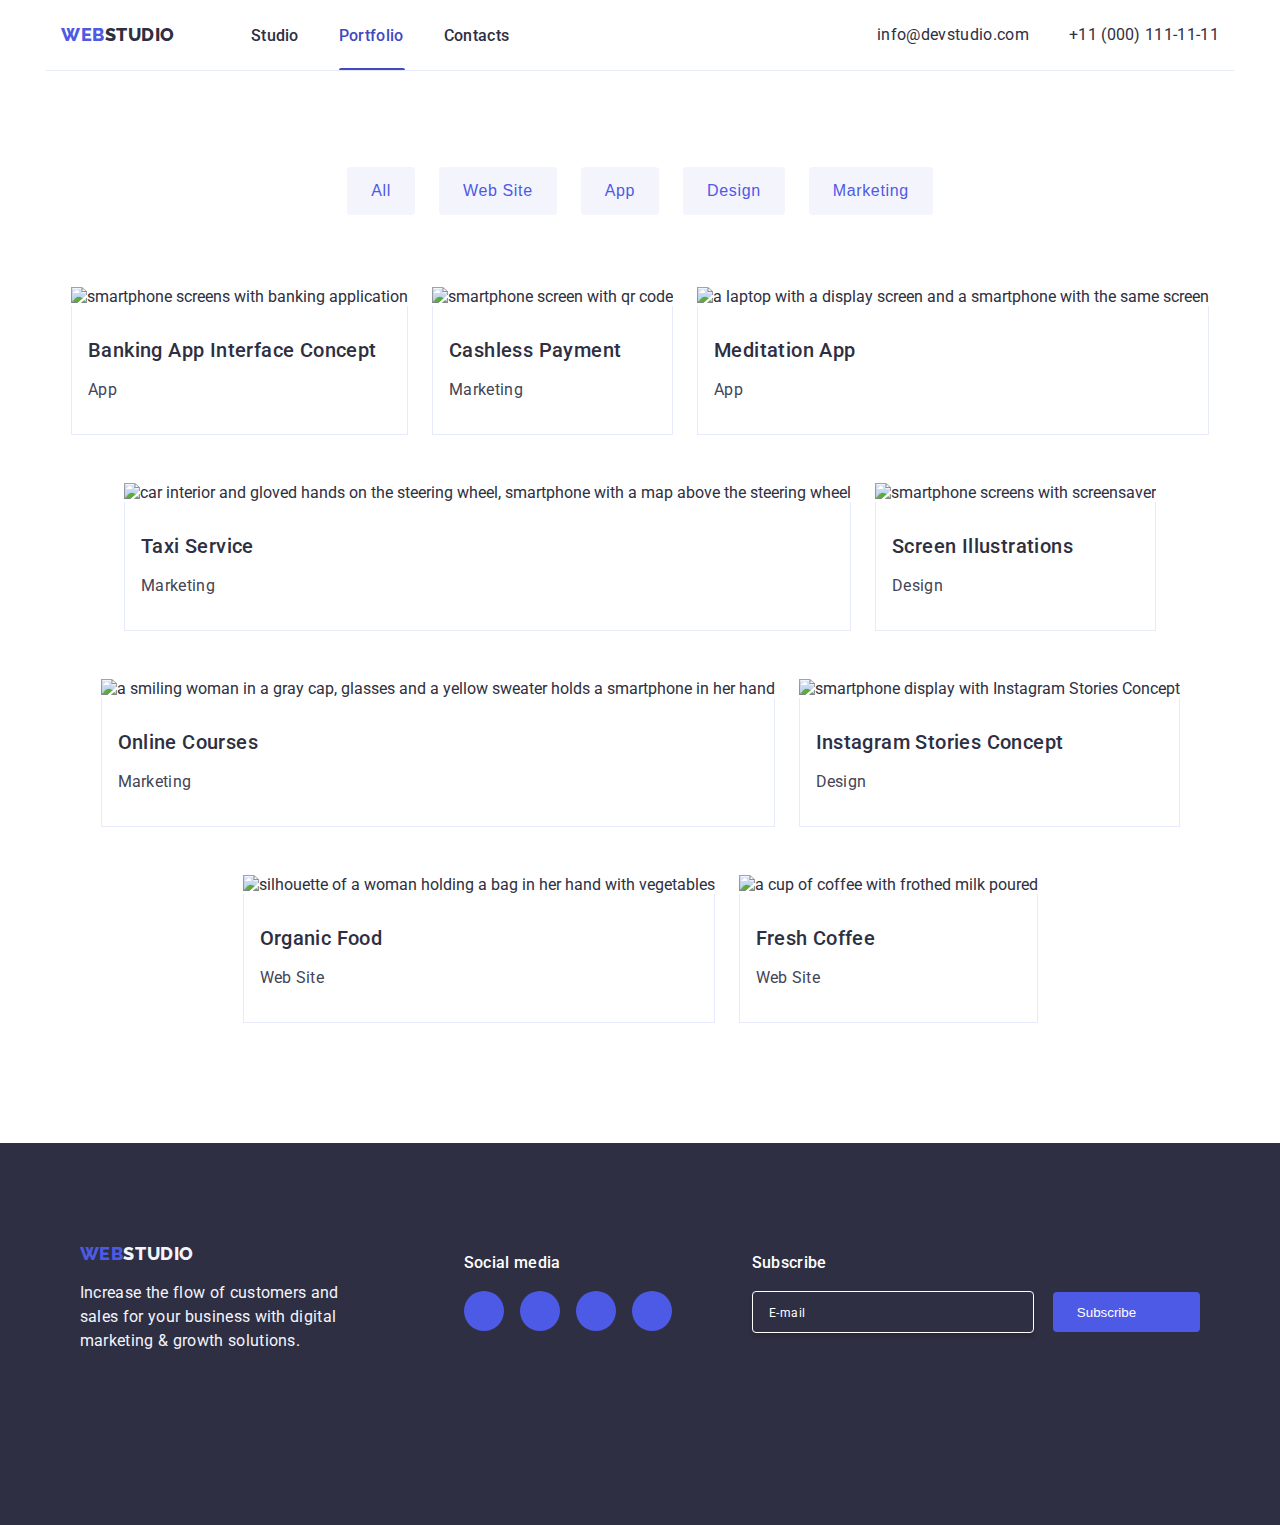
==== portfolio.html @ 52e3ede4 "Create portfolio.html" ====
<!DOCTYPE html>
<html lang="en">
  <head>
    <meta charset="UTF-8" />
    <meta name="webstudio" content="Portfolio" />
    <meta name="viewport" content="width=device-width, initial-scale=1.0" />
    <title>Portfolio</title>
    <link
      rel="stylesheet"
      href="https://cdnjs.cloudflare.com/ajax/libs/modern-normalize/2.0.0/modern-normalize.min.css"
      integrity="sha512-4xo8blKMVCiXpTaLzQSLSw3KFOVPWhm/TRtuPVc4WG6kUgjH6J03IBuG7JZPkcWMxJ5huwaBpOpnwYElP/m6wg=="
      crossorigin="anonymous"
      referrerpolicy="no-referrer"
    />
    <link rel="preconnect" href="https://fonts.googleapis.com" />
    <link rel="preconnect" href="https://fonts.gstatic.com" crossorigin />
    <link
      href="https://fonts.googleapis.com/css2?family=Raleway:wght@800&family=Roboto:wght@400;500;700;900&display=swap"
      rel="stylesheet"
    />
    <link rel="stylesheet" href="./css/styles.css" />
  </head>
  <body>
    <header>
      <div class="container header">
        <nav class="navi">
          <a class="navi-logo" href="./index.html"
            >Web<span class="logo-studio">Studio</span></a
          >

          <ul class="navi-link">
            <li>
              <a class="link" href="index.html"> Studio</a>
            </li>
            <li class="current-portfolio">
              <a class="current-portfolio current-link" href="portfolio.html"
                >Portfolio</a
              >
            </li>
            <li><a class="link" href="">Contacts</a></li>
          </ul>
        </nav>
        <div class="contacts">
          <ul class="contacts-links">
            <li>
              <a class="link" href="mailto:info@devstudio.com"
                >info@devstudio.com</a
              >
            </li>
            <li>
              <a class="link" href="tel:+11(000)1111111">+11 (000) 111-11-11</a>
            </li>
          </ul>
        </div>
      </div>
    </header>
    <main>
      <section class="container">
        <ul class="navi-button">
          <li><button type="button">All</button></li>
          <li>
            <button type="button">Web Site</button>
          </li>
          <li>
            <button type="button">App</button>
          </li>
          <li>
            <button type="button">Design</button>
          </li>
          <li>
            <button type="button">Marketing</button>
          </li>
        </ul>
        <ul class="project-box">
          <li class="project project-photo">
            <div class="project-photo">
              <img
                src="images/portfolio1.jpg"
                alt="smartphone screens with banking application"
                width="360"
                height="300"
              />
              <div class="overlay">
                <p class="overlay-text">
                  14 Stylish and User-Friendly App Design Concepts · Task
                  Manager App · Calorie Tracker App · Exotic Fruit Ecommerce App
                  · Cloud Storage App
                </p>
              </div>
            </div>
            <div class="project-name">
              <h3>Banking App Interface Concept</h3>
              <p>App</p>
            </div>
          </li>
          <li class="project project-photo">
            <div class="project-photo">
              <div class="overlay">
                <p class="overlay-text">
                  14 Stylish and User-Friendly App Design Concepts · Task
                  Manager App · Calorie Tracker App · Exotic Fruit Ecommerce App
                  · Cloud Storage App
                </p>
              </div>

              <img
                src="images/portfolio2.jpg"
                alt="smartphone screen with qr code"
                width="360"
                height="300"
              />
            </div>
            <div class="project-name">
              <h3>Cashless Payment</h3>
              <p>Marketing</p>
            </div>
          </li>
          <li class="project project-photo">
            <div class="project-photo">
              <div class="overlay">
                <p class="overlay-text">
                  14 Stylish and User-Friendly App Design Concepts · Task
                  Manager App · Calorie Tracker App · Exotic Fruit Ecommerce App
                  · Cloud Storage App
                </p>
              </div>

              <img
                src="images/portfolio3.jpg"
                alt="a laptop with a display screen and a smartphone with the same screen"
                width="360"
                height="300"
              />
            </div>
            <div class="project-name">
              <h3>Meditation App</h3>
              <p>App</p>
            </div>
          </li>

          <li class="project project-photo">
            <div class="project-photo">
              <div class="overlay">
                <p class="overlay-text">
                  14 Stylish and User-Friendly App Design Concepts · Task
                  Manager App · Calorie Tracker App · Exotic Fruit Ecommerce App
                  · Cloud Storage App
                </p>
              </div>

              <img
                src="images/portfolio4.jpg"
                alt="car interior and gloved hands on the steering wheel, smartphone with a map above the steering wheel"
                width="360"
                height="300"
              />
            </div>
            <div class="project-name">
              <h3>Taxi Service</h3>
              <p>Marketing</p>
            </div>
          </li>
          <li class="project project-photo">
            <div class="project-photo">
              <div class="overlay">
                <p class="overlay-text">
                  14 Stylish and User-Friendly App Design Concepts · Task
                  Manager App · Calorie Tracker App · Exotic Fruit Ecommerce App
                  · Cloud Storage App
                </p>
              </div>

              <img
                src="images/portfolio5.jpg"
                alt="smartphone screens with screensaver"
                width="360"
                height="300"
              />
            </div>
            <div class="project-name">
              <h3>Screen Illustrations</h3>
              <p>Design</p>
            </div>
          </li>
          <li class="project project-photo">
            <div class="project-photo">
              <div class="overlay">
                <p class="overlay-text">
                  14 Stylish and User-Friendly App Design Concepts · Task
                  Manager App · Calorie Tracker App · Exotic Fruit Ecommerce App
                  · Cloud Storage App
                </p>
              </div>

              <img
                src="images/portfolio6.jpg"
                alt="a smiling woman in a gray cap, glasses and a yellow sweater holds a smartphone in her hand"
                width="360"
                height="300"
              />
            </div>
            <div class="project-name">
              <h3>Online Courses</h3>
              <p>Marketing</p>
            </div>
          </li>
          <li class="project project-photo">
            <div class="project-photo">
              <div class="overlay">
                <p class="overlay-text">
                  14 Stylish and User-Friendly App Design Concepts · Task
                  Manager App · Calorie Tracker App · Exotic Fruit Ecommerce App
                  · Cloud Storage App
                </p>
              </div>

              <img
                src="images/portfolio7.jpg"
                alt="smartphone display with Instagram Stories Concept"
                width="360"
                height="300"
              />
            </div>
            <div class="project-name">
              <h3>Instagram Stories Concept</h3>
              <p>Design</p>
            </div>
          </li>
          <li class="project project-photo">
            <div class="project-photo">
              <div class="overlay">
                <p class="overlay-text">
                  14 Stylish and User-Friendly App Design Concepts · Task
                  Manager App · Calorie Tracker App · Exotic Fruit Ecommerce App
                  · Cloud Storage App
                </p>
              </div>

              <img
                src="images/portfolio8.jpg"
                alt="silhouette of a woman holding a bag in her hand with vegetables"
                width="360"
                height="300"
              />
            </div>
            <div class="project-name">
              <h3>Organic Food</h3>
              <p>Web Site</p>
            </div>
          </li>

          <li class="project project-photo">
            <div class="project-photo">
              <div class="overlay">
                <p class="overlay-text">
                  14 Stylish and User-Friendly App Design Concepts · Task
                  Manager App · Calorie Tracker App · Exotic Fruit Ecommerce App
                  · Cloud Storage App
                </p>
              </div>

              <img
                src="images/portfolio9.jpg"
                alt="a cup of coffee with frothed milk poured"
                width="360"
                height="300"
              />
            </div>
            <div class="project-name">
              <h3>Fresh Coffee</h3>
              <p>Web Site</p>
            </div>
          </li>
        </ul>
      </section>
    </main>
    <footer class="footer-class footer-list">
      <div class="container logo-footer">
        <ul>
          <li class="footer-item">
            <a class="navi-logo footer-logo" href="">
              WEB<span class="logo-studio-footer">STUDIO</span>
            </a>
            <p class="footer-text">
              Increase the flow of customers and sales for your business with
              digital marketing & growth solutions.
            </p>
          </li>
          <li>
            <div class="footer-sm">
              <p class="sm-text">Social media</p>
              <ul class="sm">
                <li>
                  <div class="sm-icons">
                    <a href="#">
                      <svg class="sm-icons-item">
                        <use href="./images/icons.svg#icon-instagram-2-1"></use>
                      </svg>
                    </a>
                  </div>
                </li>

                <li>
                  <div class="sm-icons">
                    <a href="#">
                      <svg class="sm-icons-item">
                        <use href="./images/icons.svg#icon-twitter-1"></use>
                      </svg>
                    </a>
                  </div>
                </li>

                <li>
                  <div class="sm-icons">
                    <a href="#">
                      <svg class="sm-icons-item">
                        <use href="./images/icons.svg#icon-facebook-1"></use>
                      </svg>
                    </a>
                  </div>
                </li>

                <li>
                  <div class="sm-icons">
                    <a href="#">
                      <svg class="sm-icons-item">
                        <use href="./images/icons.svg#icon-linkedin-1"></use>
                      </svg>
                    </a>
                  </div>
                </li>
              </ul>
            </div>
          </li>
          <li>
            <form class="form-box">
              <label for="email">
                <p class="form-sub">Subscribe</p>
                <input
                  id="email"
                  class="mail-box"
                  type="email"
                  placeholder="E-mail"
                  name="email"
                  required
                />
              </label>
              <button class="button-sub" type="submit">
                Subscribe
                <svg class="icon-sub">
                  <use href="./images/icons.svg#icon-Frame"></use>
                </svg>
              </button>
            </form>
          </li>
        </ul>
      </div>
    </footer>
    <script src="./js/modal.js"></script>
  </body>
</html>
---- css/styles.css ----
:root {
  --navy-blue: #2e2f42;
  --iris: #4d5ae5;
  --slate: #434455;
  --cloud: #f4f4fd;
  --cornflower: #e7e9fc;
  --ocean: #404bbf;
  --white: #ffffff;
  --green: #31d0aa;
  --navyblue-modal: #2e2f42;
  --lightslate: #8e8f99;
  --tr-function: cubic-bezier(0.4, 0, 0.2, 1);
  --tr-duration: 250ms;
  --transition: var(--tr-function) var(--tr-duration);
}
* {
  margin: 0;
  padding: 0;
}
ul {
  list-style-type: none;
}

html {
  box-sizing: border-box;
  max-width: 428px;
  margin: auto;
}
@media screen and (min-width: 768px) {
  html {
    max-width: 768px;
  }
}
@media screen and (min-width: 1200px) {
  html {
    max-width: 1440px;
  }
}
section {
  padding-top: 96px;
  padding-bottom: 96px;
}
@media screen and (min-width: 1200px) {
  section {
    padding-top: 120px;
    padding-bottom: 120px;
  }
}

.container {
  max-width: 428px;
  margin: 0 auto;
  padding: 0 15px;
  overflow: hidden;
}
@media screen and (min-width: 768px) {
  .container {
    max-width: 768px;
  }
}

@media screen and (min-width: 1200px) {
  .container {
    max-width: 1158px;
  }
}

body {
  font-family: "Roboto", sans-serif;
  color: var(--navy-blue, #2e2f42);
  background-color: var(--white, #ffffff);
  font-size: 16px;
}
/* NAGŁÓWEK */
.header {
  display: flex;
  justify-content: space-between;
  align-items: center;
  margin-bottom: 0;
  border-bottom: 1px solid var(--cornflower, #e7e9fc);
}

.navi-logo {
  margin-right: 76px;
  font-family: "Raleway", sans-serif;
  font-weight: 800;
  font-size: 18px;
  line-height: 1.17;
  font-weight: 800px;
  letter-spacing: 0.54px;
  text-transform: uppercase;
  color: var(--iris);
  text-decoration: none;
}
.logo-studio {
  color: var(--navy-blue, #2e2f42);
}
.link,
.current,
.current-portfolio {
  font-size: 16px;
  line-height: 1.5;
  text-decoration: none;
  color: var(--navy-blue);
  letter-spacing: 0.02em;
  transition-property: color;
  position: relative;
  display: block;
}
.link-header {
  text-decoration: none;
  color: var(--navy-blue);
  letter-spacing: 0.02em;
  transition-property: color;
}
.contacts-links {
  display: flex;
  justify-content: flex-end;
  gap: 40px;
  font-style: normal;
}
@media screen and (min-width: 768px) and (max-width: 1199px) {
  .contacts-links {
    display: flex;
    flex-direction: column;
    gap: 12px;
  }
}
.contacts {
  color: var(--slate);
  font-weight: 400;
  display: block;
}
@media screen and (max-width: 767px) {
  .contacts {
    display: none;
  }
}
@media screen and (min-width: 768px) and (max-width: 1199px) {
  .contacts {
    font-size: 12px;
  }
}

.navi-link {
  display: flex;
  padding: 24px 0;
  gap: 40px;
  font-weight: 500;
  line-height: 1.5;
  margin-bottom: -2px;
}
@media screen and (max-width: 768px) {
  .navi-link {
    display: none;
  }
}
.current {
  position: relative;
}

.current ::after {
  display: block;
  position: absolute;
  content: "";
  border-radius: 2px;
  width: 48px;
  height: 4px;
  top: 44px;
  background: var(--ocean, #404bbf);
  background-color: var(--ocean);
}

.current-link {
  color: var(--ocean, #404bbf);
}
.current-portfolio {
  position: relative;
}
.current-portfolio ::after {
  display: block;
  position: absolute;
  content: "";
  border-radius: 2px;
  width: 66px;
  height: 4px;
  top: 44px;
  background-color: var(--ocean);
}
.navi {
  display: flex;
  align-items: center;
  margin-right: auto;
}

@media screen and (max-width: 768px) {
  .navi {
    padding-top: 24px;
    padding-bottom: 24px;
  }
}
.contacts:hover,
.contacts:focus {
  color: var(--ocean);
  transition: color var(--transition), background-color var(--transition),
    box-shadow var(--transition);
}

.navi-link a:hover,
.navi-link a:focus {
  color: var(--ocean, #404bbf);
  transition: color var(--transition), background-color var(--transition),
    box-shadow var(--transition);
}

.navi-left li {
  display: inline-flex;
  align-items: flex-start;
  gap: 40px;
  padding-right: 40px;
}

.current-link-portfolio {
  position: relative;
}
.current-link-portfolio ::after {
  content: "";
  position: absolute;
  top: 20px;
  width: 66px;
  height: 4px;
  border-radius: 2px;
  background: var(--ocean, #404bbf);
  margin-bottom: 0;
}

.contacts-links a:hover,
.contacts-links a:focus {
  color: var(--ocean, #404bbf);
  transition: color var(--transition), background-color var(--transition),
    box-shadow var(--transition);
}
.menu-toggle {
  display: flex;
  margin-right: 8px;
  background: none;
}
@media screen and (min-width: 768) {
  .menu-toggle {
    display: none;
  }
}

.hamburger-icon {
  max-width: 32px;
  max-height: 32px;
  display: flex;
  align-items: center;
  justify-content: center;
  stroke: var(--navy-blue);
  stroke: 2px;
}
/* MENU MOBILNE */

.menu-toggle {
  min-height: 24px;
  min-width: 24px;
  display: flex;
  align-items: center;
  justify-content: center;

  margin: 0;
  padding: 0;
  background-color: transparent;
  cursor: pointer;
  border: none;
  border-radius: 50%;
  outline: none;
}
@media (min-width: 768px) {
  .menu-toggle {
    display: none;
  }
}
.menu-toggle:hover,
.menu-toggle:focus {
  background-color: rgba(0, 0, 0, 0.1);
}

.menu-container {
  position: fixed;
  top: 0;
  left: 0;
  width: 100vw;
  height: 100vh;
  padding-left: 40px;
  background-color: var(--white);
  z-index: 999;
  transform: translateX(100%);
  transition: transform 250ms ease-in-out;
  visibility: hidden;
}

.menu-container.is-open {
  transform: translateX(0);
  visibility: visible;
}

.menu-container .menu-toggle {
  position: absolute;
  top: 24px;
  right: 24px;
  color: #fff;
  background-color: var(--cornflower);
  fill: var(--navy-blue);
  border: 1px solid rgba(0, 0, 0, 0.1);
}

.mobile-menu {
  display: flex;
  height: 100%;
  flex-direction: column;
  justify-content: space-between;
}
.menu-mobile {
  padding: 0;
  margin-top: 80px;
  list-style: none;
}

.menu-mobile .link {
  display: block;
  text-decoration: none;
  font-size: 36px;
  font-weight: 700;
  line-height: 1.11;
  letter-spacing: 0.72px;
  color: var(--NAVY-BLUE, #2e2f42);
  padding-bottom: 40px;
}
.menu-mobile .active-link {
  color: var(--ocean);
}
.tel-link {
  display: block;
  font-size: 36px;
  font-weight: 700;
  line-height: 1.11;
  letter-spacing: 0.72px;
  color: var(--IRIS, #4d5ae5);
  margin-bottom: 40px;
}
.mail-link {
  font-size: 20px;
  font-weight: 500;
  line-height: 1.2;
  letter-spacing: 0.4px;
  color: var(--SLATE, #434455);
}
.sm-mobile {
  display: flex;
  max-width: 328px;
  margin-top: 48px;
  margin-bottom: 40px;
  justify-content: space-between;
}

/*
.mobile-close {
  width: 24px;
  height: 24px;
  border: 1px solid var(--cornflower);
  margin: 0;
  padding: 0;
}*/
/*
.menu-mobile-item {
  flex-direction: column;
  justify-content: flex-end;
}*/
/* SEKCJA GŁÓWNA */

.hero-text {
  max-width: 328px;
  padding-top: 112px;
  padding-bottom: 72px;
  margin: auto;
  font-size: 36px;
  color: var(--white, #ffffff);
  font-weight: 700;
  line-height: 1.11;
  letter-spacing: 1.12px;
  margin-top: -96px;
}
@media screen and (min-width: 768px) {
  .hero-text {
    max-width: 496px;
    font-size: 56px;
    padding-bottom: 36px;
  }
}
@media screen and (min-width: 1200px) {
  .hero-text {
    padding-top: 188px;
    padding-bottom: 48px;
    margin-top: -120px;
  }
}

.hero {
  max-width: 428px;
  max-height: 432px;
  background-color: var(--navy-blue, #2e2f42);
  background-image: linear-gradient(
      to bottom,
      var(--grey, rgba(46, 47, 66, 0.7)),
      var(--grey, rgba(46, 47, 66, 0.7))
    ),
    url(../images/hero.jpg);
  text-align: center;
  background-repeat: no-repeat;
  background-position: center;
  background-size: cover;
  padding-top: 112px;
  padding-bottom: 112px;
  margin-left: auto;
  margin-right: auto;
}
@media screen and (min-device-pixel-ratio: 2),
  (-webkit-min-device-pixel-ratio: 2),
  (min-resolution: 192dpi),
  (min-resolution: 2dppx) {
  .hero {
    background: linear-gradient(rgba(46, 47, 66, 0.7), rgba(46, 47, 66, 0.7)),
      url(../images/herox2.jpg);
    background-size: cover;
  }
}

@media screen and (min-width: 768px) {
  .hero {
    max-width: 768px;
    max-height: 436px;
  }
}

@media screen and (min-width: 1200px) {
  .hero {
    max-width: 1440px;
    max-height: 600px;
  }
}

.servis-button {
  display: inline-flex;
  padding: 16px 32px;
  align-items: flex-start;
  gap: 10px;
  border-radius: 4px;
  border: 4px;
  color: var(--white, #ffffff);
  font-size: 16px;
  font-weight: 500;
  line-height: 1.5;
  margin-bottom: 68px;
  letter-spacing: 0.64px;
  background: var(--iris, #4d5ae5);
  box-shadow: 0px 4px 4px 0px rgba(0, 0, 0, 0, 0.15);
}
.servis-button:hover,
.servis-button:focus {
  background: var(--ocean, #404bbf);
  transition: color var(--transition), background-color var(--transition),
    box-shadow var(--transition);
}
button:hover {
  cursor: pointer;
}

/* OKNO MODALNE */

.is-hidden {
  pointer-events: none;
  visibility: hidden;
  opacity: 0;
}

.backdrop {
  position: fixed;
  top: 0;
  left: 0;
  width: 100%;
  height: 100%;
  opacity: 1;
  background-color: rgba(46, 47, 66, 0.4);
}
.modal {
  position: absolute;
  top: 50%;
  left: 50%;
  transform: translate(-50%, -50%);
  width: 392px;
  height: 584px;
  border-radius: 4px;
  background: var(--dairy, #fcfcfc);
  box-shadow: 0px 2px 1px 0px rgba(0, 0, 0, 0.2),
    0px 1px 3px 0px rgba(0, 0, 0, 0.12), 0px 1px 1px 0px rgba(0, 0, 0, 0.14);
}
@media screen and (min-width: 768px) {
  .modal {
    width: 408px;
  }
}

.button-close {
  background-color: var(--cornflower);
  position: absolute;
  top: 24px;
  right: 24px;
  width: 24px;
  height: 24px;
  border-radius: 50%;
  border: 1px solid rgba(0, 0, 0, 0.1);
  fill: var(--navy-blue);
  cursor: pointer;
}

.button-close:hover,
.button-close:focus {
  background-color: var(--ocean);
  fill: var(--white);

  transition: color var(--transition), background-color var(--transition),
    box-shadow var(--transition);
}

.form-modal {
  position: absolute;
  display: flex;
  flex-direction: column;
  top: 72px;
  left: 16px;
}

@media screen and (min-width: 768px) {
  .form-modal {
    left: 24px;
  }
}

.form-modal label {
  display: inline-flex;
}
.modal-text {
  width: 360px;
  color: var(--navyblue, #2e2f42);
  text-align: center;
  font-family: Roboto;
  font-size: 16px;
  font-style: normal;
  font-weight: 500;
  line-height: 1.5;
  letter-spacing: 0.32px;
  padding-bottom: 16px;
}

.label-modal label {
  display: flex;
  flex-direction: column;
  color: var(--lightslate, #8e8f99);
  font-family: Roboto;
  font-size: 12px;
  font-style: normal;
  font-weight: 400;
  line-height: 1.16;
  letter-spacing: 0.48px;
  gap: 4px;
  padding-bottom: 8px;
}

.input-wrapper {
  display: flex;
  padding: 8px 16px;
  border-radius: 4px;
  border: 1px solid rgba(46, 47, 66, 0.4);
}

.input-wrapper:focus-within {
  border: 1px solid var(--iris, #4d5ae5);
  fill: var(--iris, #4d5ae5);
}
.input-wrapper > input {
  flex-grow: 1;
  padding-left: 4px;
}

.box-input:not([type="checkbox"]) {
  border: none;
  background-color: transparent;
  outline: transparent;
}
textarea {
  resize: none;
}
.label-comment {
  padding-top: 8px;
  padding-left: 16px;
  width: 360px;
  height: 120px;
  flex-shrink: 0;
  border-radius: 4px;
  background-color: transparent;
  border: 1px solid rgba(46, 47, 66, 0.4);
}
.label-comment:focus-within {
  padding-top: 8px;
  padding-left: 16px;
  flex-grow: 1;
  outline: transparent;
  border: 1px solid var(--iris, #4d5ae5);
}

.privacy {
  display: flex;
  justify-content: center;
  position: relative;
  margin-top: 8px;
  margin-bottom: 16px;
}
.checkbox-span {
  position: absolute;
  border: 1px solid rgba(46, 47, 66, 0.4);
  border-radius: 2px;
  width: 16px;
  height: 16px;
  display: flex;
  left: 0;
  top: 0;
}
.checkbox-icon {
  position: relative;
  transform: translateY(-50%);
  opacity: 0;
  margin-right: 8px;
}
.agree-icon {
  position: absolute;
  opacity: 0;
}
.checkbox-icon:checked + .checkbox-span .agree-icon {
  opacity: 1;
}
.privacy-text a {
  color: var(--iris, #4d5ae5);
  text-decoration-line: underline;
}
.button-modal {
  width: 169px;
  height: 56px;
  border-radius: 4px;
  padding: 16px 32px;
  background: var(--iris, #4d5ae5);
  box-shadow: 0px 4px 4px 0px rgba(0, 0, 0, 0.15);
  color: var(--white, #fff);
  font-size: 16px;
  font-weight: 500;
  border: none;
}
.button-sand {
  display: inline-flex;
  justify-content: center;
}
.button-modal:hover,
.button-modal:focus {
  border-radius: 4px;
  background: var(--ocean, #404bbf);
  box-shadow: 0px 4px 4px 0px rgba(0, 0, 0, 0.15);
}
/* SEKCJA - FEATURE */
h2 {
  color: var(--navy-blue, #2e2f42);
  text-align: center;
  align-self: stretch;
  font-size: 36px;
  font-weight: 700;
  line-height: 1.11;
  letter-spacing: 0.72px;
  text-transform: capitalize;
}
@media screen and (min-width: 1200px) {
  .feature-item h2 {
    font-size: 20px;
    font-weight: 500;
    line-height: 1.2;
    letter-spacing: 0.4px;
    text-align: left;
  }
}

.feature-list ul {
  flex-wrap: wrap;
  display: inline-flex;
  justify-content: center;
  flex-shrink: 0;
  row-gap: 72px;
  column-gap: 24px;
}
.feature-item {
  display: flex;
  max-width: 396px;
  flex-direction: column;
  align-items: flex-start;
}
@media screen and (min-width: 768px) {
  .feature-item {
    max-width: 356px;
  }
}
@media screen and (min-width: 1200px) {
  .feature-item {
    max-width: 264px;
  }
}
.feature-icons {
  width: 264px;
  height: 112px;
  border-radius: 4px;
  background: var(--cloud, #f4f4fd);
  margin-bottom: 8px;
  display: none;
}
@media screen and (min-width: 1200px) {
  .feature-icons {
    display: flex;
  }
}

.feature-icons-item {
  width: 64px;
  height: 64px;
  margin: 24px 100px;
}

/* SEKCJA - WHAT ARE WE DOING */

.doing-section li {
  display: inline-flex;
  flex-direction: column;
  align-items: flex-start;
  border: 1px solid var(--cornflower, #e7e9fc);
  background: url(<path-to-image>),
    lightgray -72.845px -19px / 144.444% 112.667% no-repeat;
}
.doing {
  padding-top: 0;
  display: none;
}
@media screen and (min-width: 1200px) {
  .doing {
    display: flex;
  }
}

.doing-header {
  padding-bottom: 72px;
}
.doing-section {
  display: flex;
  justify-content: center;
  gap: 24px;
}
/* SEKCJA - OUR TEAM */
h3 {
  color: var(--navy-blue, #2e2f42);
  font-size: 20px;
  font-weight: 500;
  line-height: 1.2;
  letter-spacing: 0.4px;
  padding-bottom: 8px;
}

.team {
  background-color: var(--cloud, #f4f4fd);
}
.team-header {
  padding-bottom: 72px;
}
.team-item-box {
  background-color: var(--white, #ffffff);
  border-radius: 0px 0px 4px 4px;
  box-shadow: 0px 2px 1px 0px rgba(46, 47, 66, 0.08),
    0px 1px 1px 0px rgba(46, 47, 66, 0.16),
    0px 1px 6px 0px rgba(46, 47, 66, 0.08);
}
@media screen and (min-width: 768px) {
  .team-item-box {
    margin-bottom: 64px;
  }
}
.team-item {
  display: flex;
  flex-wrap: wrap;
  justify-content: center;
  flex-shrink: 0;
  row-gap: 72px;
  column-gap: 24px;
}
.team-item-name {
  padding-top: 32px;
  padding-bottom: 32px;
  text-align: center;
  gap: 8px;
}
p {
  padding-top: 8px;
  color: var(--slate, #434455);
  line-height: 1.5;
  letter-spacing: 0.32px;
}
.sm-team-links {
  margin-top: 8px;
  display: flex;
  justify-content: center;
  align-items: center;
  gap: 24px;
}

.team-sm {
  background-color: var(--iris);
  border-radius: 50%;
  width: 40px;
  height: 40px;
  flex-shrink: 0;
}
.team-sm-item {
  margin: 12px;
  width: 16px;
  height: 16px;
}
.team-sm:hover,
.team-sm:focus {
  background-color: var(--ocean, #404bbf);
  transition: color var(--transition), background-color var(--transition),
    box-shadow var(--transition);
}
.team-sm:hover {
  cursor: pointer;
}
/* SEKCJA - CUSTOMERS */

.customers {
  padding-top: 72px;
  display: flex;
  flex-wrap: wrap;
  justify-content: center;
  align-items: flex-start;
  column-gap: 16px;
  row-gap: 72px;
}

@media screen and (min-width: 768px) {
  .customers {
    gap: 24px;
  }
}

.customers-icons {
  fill: #8e8f99;
  max-width: 168px;
  height: 88px;
  flex-shrink: 0;
  padding: 16px 32px;
  border-radius: 4px;
  border: 1px solid var(--lightslate, #8e8f99);
}

.customers-icons:focus,
.customers-icons:hover {
  border-color: var(--ocean);
  fill: var(--ocean);
  transition: color var(--transition), background-color var(--transition),
    box-shadow var(--transition);
}

.customers-icons:hover {
  cursor: pointer;
}

/* STOPKA */
.footer-class {
  background-color: var(--navy-blue, #2e2f42);
}
.footer-logo {
  padding-left: 75.1px;
}
@media screen and (min-width: 768px) {
  .footer-logo {
    padding-left: 0;
  }
}
.logo-footer {
  padding-top: 96px;
}
@media screen and (min-width: 1200px) {
  .logo-footer {
    padding-top: 100px;
  }
}
.logo-studio-footer {
  color: var(--cloud, #f4f4fd);
  font-family: Raleway;
  font-size: 18px;
  font-weight: 800;
  line-height: 1.16;
  letter-spacing: 0.54px;
  text-transform: uppercase;
}
.footer-text {
  color: var(--cloud, #f4f4fd);
  font-size: 16px;
  line-height: 1.5;
  letter-spacing: 0.32px;
  max-width: 264px;
  margin: 0;
  padding-top: 16px;
  padding-bottom: 100px;
}

.link-footer {
  text-decoration: none;
}
.footer-list ul {
  display: flex;
  flex-wrap: wrap;
  justify-content: center;
  flex-shrink: 0;
  padding-bottom: 72px;
}
.footer-sm {
  display: flex;
  justify-content: center;
  flex-direction: column;
}
@media screen and (min-width: 768px) {
  .footer-sm {
    padding-left: 24px;
  }
}
@media screen and (min-width: 1200px) {
  .footer-sm {
    padding-left: 120px;
  }
}
.sm-text {
  color: var(--white, #fff);
  font-size: 16px;
  font-weight: 500;
  line-height: 1.5;
  letter-spacing: 0.32px;
  padding-bottom: 16px;
  text-align: center;
}
@media screen and (min-width: 768px) {
  .sm-text {
    text-align: left;
  }
}
.sm {
  display: flex;
  justify-content: center;
  gap: 16px;
}

.sm-icons {
  background-color: var(--iris);
  border-radius: 50%;
  width: 40px;
  height: 40px;
}
.sm-icons-item {
  margin: 8px;
  width: 24px;
  height: 24px;
}

.sm-icons:focus,
.sm-icons:hover {
  background-color: var(--green, #31d0aa);
  transition: color var(--transition), background-color var(--transition),
    box-shadow var(--transition);
}
.sm-icons:hover {
  cursor: pointer;
}
.form-box {
  margin-left: 15px;
}

@media screen and (min-width: 768px) {
  .form-box {
    margin-left: -48px;
  }
}
@media screen and (min-width: 1200px) {
  .form-box {
    margin-left: 80px;
  }
}
.form-sub {
  font-family: Roboto;
  font-size: 16px;
  font-style: normal;
  font-weight: 500;
  line-height: 1.5;
  letter-spacing: 0.32px;
  color: var(--white);
  padding-bottom: 16px;
  text-align: center;
}
@media screen and (min-width: 768px) {
  .form-sub {
    text-align: left;
  }
}
.mail-box {
  padding-left: 16px;
  color: var(--white);
  outline: transparent;
  width: 100%;
  height: 40px;
  flex-shrink: 0;
  background-color: transparent;
  margin-right: 15px;
  border-radius: 4px;
  border: 1px solid var(--WHITE, #fff);
  opacity: 0.3;
  box-shadow: 0px 4px 4px 0px rgba(0, 0, 0, 0.15);
  margin-bottom: 16px;
}
@media screen and (min-width: 768px) {
  .mail-box {
    width: 264px;
  }
}
@media screen and (min-width: 1200px) {
  .mail-box {
    opacity: 1;
  }
}

.mail-box::placeholder {
  font-family: Roboto;
  font-size: 12px;
  font-style: normal;
  font-weight: 400;
  line-height: 2;
  letter-spacing: 0.48px;
  color: var(--white);
}

.button-sub {
  display: inline-flex;
  padding: 8px 24px;
  justify-content: center;
  align-items: center;
  border-radius: 4px;
  background: var(--iris, #4d5ae5);
  border: none;
  color: var(--white);
  gap: 16px;
  margin-left: 116px;
}
@media screen and (min-width: 768px) {
  .button-sub {
    margin-left: 0;
  }
}

.button-sub:focus,
.button-sub:hover {
  border-radius: 4px;
  background: var(--ocean, #404bbf);
  box-shadow: 0px 4px 4px 0px rgba(0, 0, 0, 0.15);
}
.icon-sub {
  width: 24px;
  height: 24px;
}

/* PORTFOLIO - NAWIGACJA */
.navi-button {
  display: flex;
  flex-wrap: wrap;
  justify-content: left;
  align-items: flex-start;
  column-gap: 24px;
  row-gap: 16px;
  padding-top: 96px;
  padding-bottom: 72px;
}
@media screen and (min-width: 768px) {
  .navi-button {
    justify-content: center;
  }
}

.navi-button button {
  display: flex;
  padding: 12px 24px;
  align-items: center;
  border-radius: 4px;
  border: none;
  color: var(--iris, #4d5ae5);
  line-height: 1.5;
  font-size: 16px;
  font-weight: 500;
  letter-spacing: 0.64px;
  background: var(--cloud, #f4f4fd);
}
.navi-button button:hover,
.navi-button button:focus {
  align-items: flex-start;
  border-radius: 4px;
  border: none;
  color: var(--white, #ffffff);
  background: var(--ocean, #404bbf);
  box-shadow: 0px 2px 2px 0px rgba(0, 0, 0, 0.12),
    0px 2px 1px 0px rgba(0, 0, 0, 0.08), 0px 3px 1px 0px rgba(0, 0, 0, 0.1);
  transition: color var(--transition), background-color var(--transition),
    box-shadow var(--transition);
}
.navi-button:hover {
  cursor: pointer;
}
/* PORTFOLIO - PROJEKTY */

.project-box {
  display: flex;
  justify-content: center;
  flex-wrap: wrap;
  flex-direction: row;
  flex-shrink: 0;

  row-gap: 48px;
  column-gap: 24px;
  margin-bottom: 48px;
}
@media screen and (min-width: 768px) {
  .project-box {
    margin-bottom: 96px;
  }
}
@media screen and (min-width: 1200px) {
  .project-box {
    margin-bottom: 120px;
  }
}
.project {
  transition-property: box-shadow;
  transition-duration: 250ms;
  transition-timing-function: cubic-bezier(0.4, 0, 0.2, 1);
}
.project:hover {
  box-shadow: 0px 2px 1px 0px rgba(46, 47, 66, 0.08);

  box-shadow: 0px 1px 1px 0px rgba(46, 47, 66, 0.16);

  box-shadow: 0px 1px 6px 0px rgba(46, 47, 66, 0.08);
  transition: color var(--transition), background-color var(--transition),
    box-shadow var(--transition);
}
.project-photo {
  position: relative;
  overflow: hidden;
}
.overlay {
  background: var(--iris, #4d5ae5);
  position: absolute;
  translate: 0 110% 0;
  inset: 0;
  transition: translate 250ms;
}
.overlay-text {
  color: var(--cloud, #f4f4fd);
  font-family: Roboto;
  font-size: 16px;
  font-style: normal;
  font-weight: 400;
  line-height: 1.5;
  letter-spacing: 0.32px;
  padding: 40px 32px 164px;
}
.project-name {
  gap: 8px;
  padding: 32px 16px;
  border-top: 0;
  border-left: 1px solid var(--cornflower, #e7e9fc);
  border-bottom: 1px solid var(--cornflower, #e7e9fc);
  border-right: 1px solid var(--cornflower, #e7e9fc);
  background: var(--white, #fff);
}
.project-name:hover,
.project-name:focus {
  box-shadow: 0px 2px 1px 0px rgba(46, 47, 66, 0.08),
    0px 1px 1px 0px rgba(46, 47, 66, 0.16),
    0px 1px 6px 0px rgba(46, 47, 66, 0.08);
  transition: color var(--transition), background-color var(--transition),
    box-shadow var(--transition);
}
.project-name:hover {
  cursor: pointer;
}
.project-photo:hover .overlay {
  translate: 0;
}
.project-name:hover .overlay {
  translate: 0;
}
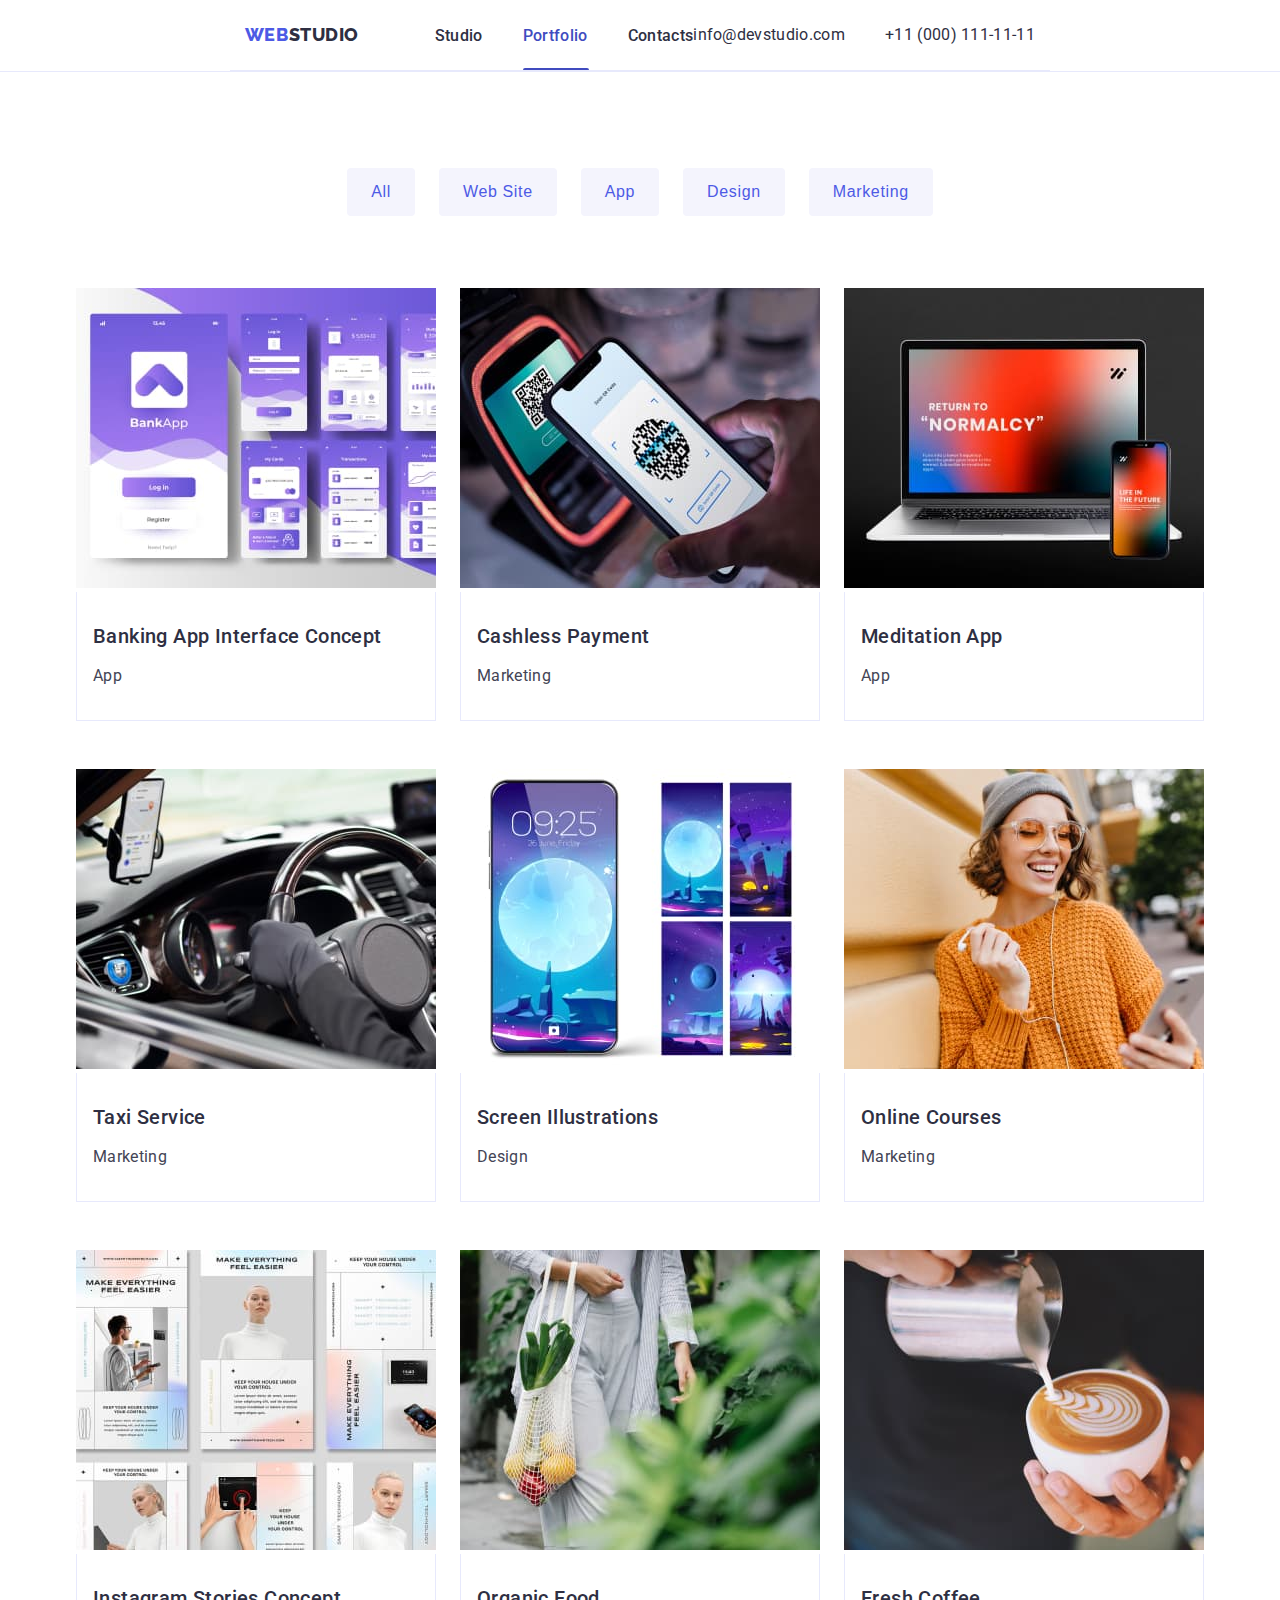
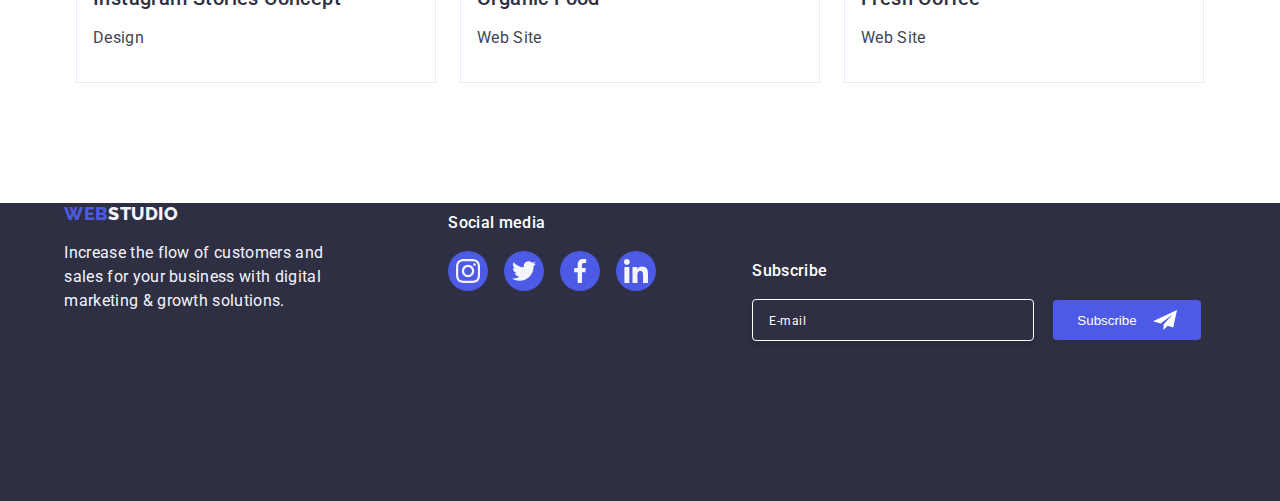
==== commit ae3b2921: "Update portfolio.html" ====
--- a/portfolio.html
+++ b/portfolio.html
@@ -3,7 +3,6 @@
   <head>
     <meta charset="UTF-8" />
     <meta name="webstudio" content="Portfolio" />
-    <meta name="viewport" content="width=device-width, initial-scale=1.0" />
     <title>Portfolio</title>
     <link
       rel="stylesheet"
@@ -21,14 +20,13 @@
     <link rel="stylesheet" href="./css/styles.css" />
   </head>
   <body>
-    <header>
-      <div class="container header">
-        <nav class="navi">
-          <a class="navi-logo" href="./index.html"
-            >Web<span class="logo-studio">Studio</span></a
+    <header class="header-layout-and-style">
+      <div class="container header-layout-and-style">
+        <nav class="nav-layout">
+          <a class="nav-layout-logo" href="./index.html"
+            >Web<span class="studio">Studio</span></a
           >
-
-          <ul class="navi-link">
+          <ul class="nav-layout-link">
             <li>
               <a class="link" href="index.html"> Studio</a>
             </li>
@@ -41,7 +39,7 @@
           </ul>
         </nav>
         <div class="contacts">
-          <ul class="contacts-links">
+          <ul class="contacts-layout">
             <li>
               <a class="link" href="mailto:info@devstudio.com"
                 >info@devstudio.com</a
@@ -56,8 +54,9 @@
     </header>
     <main>
       <section class="container">
-        <ul class="navi-button">
-          <li><button type="button">All</button></li>
+        <ul class="nav-button">
+          <li><button type="button">All</button>
+          </li>
           <li>
             <button type="button">Web Site</button>
           </li>
@@ -71,202 +70,202 @@
             <button type="button">Marketing</button>
           </li>
         </ul>
-        <ul class="project-box">
-          <li class="project project-photo">
-            <div class="project-photo">
-              <img
-                src="images/portfolio1.jpg"
-                alt="smartphone screens with banking application"
-                width="360"
-                height="300"
-              />
-              <div class="overlay">
-                <p class="overlay-text">
-                  14 Stylish and User-Friendly App Design Concepts · Task
-                  Manager App · Calorie Tracker App · Exotic Fruit Ecommerce App
-                  · Cloud Storage App
-                </p>
-              </div>
-            </div>
-            <div class="project-name">
+        <ul class="portfolio-project-box">
+          <li class="portfolio-project portfolio-project-photo">
+            <div class="portfolio-project-photo">
+              <img
+                src="images/img1a.jpg"
+                alt="new banking app"
+                width="360"
+                height="300"
+              />
+              <div class="overlay">
+                <p class="overlay-text">
+                  14 Stylish and User-Friendly App Design Concepts · Task
+                  Manager App · Calorie Tracker App · Exotic Fruit Ecommerce App
+                  · Cloud Storage App
+                </p>
+              </div>
+            </div>
+            <div class="portfolio-project-name">
               <h3>Banking App Interface Concept</h3>
               <p>App</p>
             </div>
           </li>
-          <li class="project project-photo">
-            <div class="project-photo">
-              <div class="overlay">
-                <p class="overlay-text">
-                  14 Stylish and User-Friendly App Design Concepts · Task
-                  Manager App · Calorie Tracker App · Exotic Fruit Ecommerce App
-                  · Cloud Storage App
-                </p>
-              </div>
-
-              <img
-                src="images/portfolio2.jpg"
-                alt="smartphone screen with qr code"
-                width="360"
-                height="300"
-              />
-            </div>
-            <div class="project-name">
+          <li class="portfolio-project portfolio-project-photo">
+            <div class="portfolio-project-photo">
+              <div class="overlay">
+                <p class="overlay-text">
+                  14 Stylish and User-Friendly App Design Concepts · Task
+                  Manager App · Calorie Tracker App · Exotic Fruit Ecommerce App
+                  · Cloud Storage App
+                </p>
+              </div>
+
+              <img
+                src="images/img2a.jpg"
+                alt="qr code app"
+                width="360"
+                height="300"
+              />
+            </div>
+            <div class="portfolio-project-name">
               <h3>Cashless Payment</h3>
               <p>Marketing</p>
             </div>
           </li>
-          <li class="project project-photo">
-            <div class="project-photo">
-              <div class="overlay">
-                <p class="overlay-text">
-                  14 Stylish and User-Friendly App Design Concepts · Task
-                  Manager App · Calorie Tracker App · Exotic Fruit Ecommerce App
-                  · Cloud Storage App
-                </p>
-              </div>
-
-              <img
-                src="images/portfolio3.jpg"
-                alt="a laptop with a display screen and a smartphone with the same screen"
-                width="360"
-                height="300"
-              />
-            </div>
-            <div class="project-name">
+          <li class="portfolio-project portfolio-project-photo">
+            <div class="portfolio-project-photo">
+              <div class="overlay">
+                <p class="overlay-text">
+                  14 Stylish and User-Friendly App Design Concepts · Task
+                  Manager App · Calorie Tracker App · Exotic Fruit Ecommerce App
+                  · Cloud Storage App
+                </p>
+              </div>
+
+              <img
+                src="images/img3a.jpg"
+                alt="same app on phone and computer"
+                width="360"
+                height="300"
+              />
+            </div>
+            <div class="portfolio-project-name">
               <h3>Meditation App</h3>
               <p>App</p>
             </div>
           </li>
 
-          <li class="project project-photo">
-            <div class="project-photo">
-              <div class="overlay">
-                <p class="overlay-text">
-                  14 Stylish and User-Friendly App Design Concepts · Task
-                  Manager App · Calorie Tracker App · Exotic Fruit Ecommerce App
-                  · Cloud Storage App
-                </p>
-              </div>
-
-              <img
-                src="images/portfolio4.jpg"
-                alt="car interior and gloved hands on the steering wheel, smartphone with a map above the steering wheel"
-                width="360"
-                height="300"
-              />
-            </div>
-            <div class="project-name">
+          <li class="portfolio-project portfolio-project-photo">
+            <div class="portfolio-project-photo">
+              <div class="overlay">
+                <p class="overlay-text">
+                  14 Stylish and User-Friendly App Design Concepts · Task
+                  Manager App · Calorie Tracker App · Exotic Fruit Ecommerce App
+                  · Cloud Storage App
+                </p>
+              </div>
+
+              <img
+                src="images/img4a.jpg"
+                alt="navigation in a modern car"
+                width="360"
+                height="300"
+              />
+            </div>
+            <div class="portfolio-project-name">
               <h3>Taxi Service</h3>
               <p>Marketing</p>
             </div>
           </li>
-          <li class="project project-photo">
-            <div class="project-photo">
-              <div class="overlay">
-                <p class="overlay-text">
-                  14 Stylish and User-Friendly App Design Concepts · Task
-                  Manager App · Calorie Tracker App · Exotic Fruit Ecommerce App
-                  · Cloud Storage App
-                </p>
-              </div>
-
-              <img
-                src="images/portfolio5.jpg"
-                alt="smartphone screens with screensaver"
-                width="360"
-                height="300"
-              />
-            </div>
-            <div class="project-name">
+          <li class="portfolio-project portfolio-project-photo"">
+            <div class="portfolio-project-photo">
+              <div class="overlay">
+                <p class="overlay-text">
+                  14 Stylish and User-Friendly App Design Concepts · Task
+                  Manager App · Calorie Tracker App · Exotic Fruit Ecommerce App
+                  · Cloud Storage App
+                </p>
+              </div>
+
+              <img
+                src="images/img5a.jpg"
+                alt="a variety of wallpapers on the phone"
+                width="360"
+                height="300"
+              />
+            </div>
+            <div class="portfolio-project-name">
               <h3>Screen Illustrations</h3>
               <p>Design</p>
             </div>
           </li>
-          <li class="project project-photo">
-            <div class="project-photo">
-              <div class="overlay">
-                <p class="overlay-text">
-                  14 Stylish and User-Friendly App Design Concepts · Task
-                  Manager App · Calorie Tracker App · Exotic Fruit Ecommerce App
-                  · Cloud Storage App
-                </p>
-              </div>
-
-              <img
-                src="images/portfolio6.jpg"
-                alt="a smiling woman in a gray cap, glasses and a yellow sweater holds a smartphone in her hand"
-                width="360"
-                height="300"
-              />
-            </div>
-            <div class="project-name">
+          <li class="portfolio-project portfolio-project-photo"">
+            <div class="portfolio-project-photo">
+              <div class="overlay">
+                <p class="overlay-text">
+                  14 Stylish and User-Friendly App Design Concepts · Task
+                  Manager App · Calorie Tracker App · Exotic Fruit Ecommerce App
+                  · Cloud Storage App
+                </p>
+              </div>
+
+              <img
+                src="images/img6a.jpg"
+                alt="smiling girl with a phone and headphones"
+                width="360"
+                height="300"
+              />
+            </div>
+            <div class="portfolio-project-name">
               <h3>Online Courses</h3>
               <p>Marketing</p>
             </div>
           </li>
-          <li class="project project-photo">
-            <div class="project-photo">
-              <div class="overlay">
-                <p class="overlay-text">
-                  14 Stylish and User-Friendly App Design Concepts · Task
-                  Manager App · Calorie Tracker App · Exotic Fruit Ecommerce App
-                  · Cloud Storage App
-                </p>
-              </div>
-
-              <img
-                src="images/portfolio7.jpg"
-                alt="smartphone display with Instagram Stories Concept"
-                width="360"
-                height="300"
-              />
-            </div>
-            <div class="project-name">
+          <li class="portfolio-project portfolio-project-photo"">
+            <div class="portfolio-project-photo">
+              <div class="overlay">
+                <p class="overlay-text">
+                  14 Stylish and User-Friendly App Design Concepts · Task
+                  Manager App · Calorie Tracker App · Exotic Fruit Ecommerce App
+                  · Cloud Storage App
+                </p>
+              </div>
+
+              <img
+                src="images/img7a.jpg"
+                alt="modern technology at home"
+                width="360"
+                height="300"
+              />
+            </div>
+            <div class="portfolio-project-name">
               <h3>Instagram Stories Concept</h3>
               <p>Design</p>
             </div>
           </li>
-          <li class="project project-photo">
-            <div class="project-photo">
-              <div class="overlay">
-                <p class="overlay-text">
-                  14 Stylish and User-Friendly App Design Concepts · Task
-                  Manager App · Calorie Tracker App · Exotic Fruit Ecommerce App
-                  · Cloud Storage App
-                </p>
-              </div>
-
-              <img
-                src="images/portfolio8.jpg"
-                alt="silhouette of a woman holding a bag in her hand with vegetables"
-                width="360"
-                height="300"
-              />
-            </div>
-            <div class="project-name">
+          <li class="portfolio-project portfolio-project-photo"">
+            <div class="portfolio-project-photo">
+              <div class="overlay">
+                <p class="overlay-text">
+                  14 Stylish and User-Friendly App Design Concepts · Task
+                  Manager App · Calorie Tracker App · Exotic Fruit Ecommerce App
+                  · Cloud Storage App
+                </p>
+              </div>
+
+              <img
+                src="images/img8a.jpg"
+                alt="fresh fruit and vegetables"
+                width="360"
+                height="300"
+              />
+            </div>
+            <div class="portfolio-project-name">
               <h3>Organic Food</h3>
               <p>Web Site</p>
             </div>
           </li>
 
-          <li class="project project-photo">
-            <div class="project-photo">
-              <div class="overlay">
-                <p class="overlay-text">
-                  14 Stylish and User-Friendly App Design Concepts · Task
-                  Manager App · Calorie Tracker App · Exotic Fruit Ecommerce App
-                  · Cloud Storage App
-                </p>
-              </div>
-
-              <img
-                src="images/portfolio9.jpg"
-                alt="a cup of coffee with frothed milk poured"
-                width="360"
-                height="300"
-              />
-            </div>
-            <div class="project-name">
+          <li class="portfolio-project portfolio-project-photo"">
+            <div class="portfolio-project-photo">
+              <div class="overlay">
+                <p class="overlay-text">
+                  14 Stylish and User-Friendly App Design Concepts · Task
+                  Manager App · Calorie Tracker App · Exotic Fruit Ecommerce App
+                  · Cloud Storage App
+                </p>
+              </div>
+
+              <img
+                src="images/img9a.jpg"
+                alt="cup of coffee"
+                width="360"
+                height="300"
+              />
+            </div>
+            <div class="portfolio-project-name">
               <h3>Fresh Coffee</h3>
               <p>Web Site</p>
             </div>
@@ -278,7 +277,7 @@
       <div class="container logo-footer">
         <ul>
           <li class="footer-item">
-            <a class="navi-logo footer-logo" href="">
+            <a class="nav-layout-logo" href="">
               WEB<span class="logo-studio-footer">STUDIO</span>
             </a>
             <p class="footer-text">
@@ -287,23 +286,23 @@
             </p>
           </li>
           <li>
-            <div class="footer-sm">
-              <p class="sm-text">Social media</p>
-              <ul class="sm">
-                <li>
-                  <div class="sm-icons">
+            <div class="footer-social">
+              <p class="social-text">Social media</p>
+              <ul class="social">
+                <li>
+                  <div class="social-icons">
                     <a href="#">
-                      <svg class="sm-icons-item">
-                        <use href="./images/icons.svg#icon-instagram-2-1"></use>
+                      <svg class="social-icons-item">
+                        <use href="./images/icons.svg#icon-instagram-2"></use>
                       </svg>
                     </a>
                   </div>
                 </li>
 
                 <li>
-                  <div class="sm-icons">
+                  <div class="social-icons">
                     <a href="#">
-                      <svg class="sm-icons-item">
+                      <svg class="social-icons-item">
                         <use href="./images/icons.svg#icon-twitter-1"></use>
                       </svg>
                     </a>
@@ -311,9 +310,9 @@
                 </li>
 
                 <li>
-                  <div class="sm-icons">
+                  <div class="social-icons">
                     <a href="#">
-                      <svg class="sm-icons-item">
+                      <svg class="social-icons-item">
                         <use href="./images/icons.svg#icon-facebook-1"></use>
                       </svg>
                     </a>
@@ -321,41 +320,41 @@
                 </li>
 
                 <li>
-                  <div class="sm-icons">
+                  <div class="social-icons">
                     <a href="#">
-                      <svg class="sm-icons-item">
+                      <svg class="social-icons-item">
                         <use href="./images/icons.svg#icon-linkedin-1"></use>
                       </svg>
                     </a>
                   </div>
                 </li>
+                
+                <li>
+                <form class="subscribe-window">
+                  <label for="email">
+                    <p class="subscribe">Subscribe</p>
+                    <input
+                      id="email"
+                      class="mail-adress"
+                      type="email"
+                      placeholder="E-mail"
+                      name="email"
+                      required
+                    />
+                  </label>
+                  <button class="button-subscribe" type="submit">
+                    Subscribe
+                    <svg class="icon-subscribe">
+                      <use href="./images/icons.svg#icon-Frame-3"></use>
+                    </svg>
+                  </button>
+                </form>
+                </li>
               </ul>
-            </div>
-          </li>
-          <li>
-            <form class="form-box">
-              <label for="email">
-                <p class="form-sub">Subscribe</p>
-                <input
-                  id="email"
-                  class="mail-box"
-                  type="email"
-                  placeholder="E-mail"
-                  name="email"
-                  required
-                />
-              </label>
-              <button class="button-sub" type="submit">
-                Subscribe
-                <svg class="icon-sub">
-                  <use href="./images/icons.svg#icon-Frame"></use>
-                </svg>
-              </button>
-            </form>
-          </li>
+          </div>
         </ul>
       </div>
     </footer>
     <script src="./js/modal.js"></script>
   </body>
-</html>
+</html>--- a/css/styles.css
+++ b/css/styles.css
@@ -8,19 +8,10 @@
   --white: #ffffff;
   --green: #31d0aa;
   --navyblue-modal: #2e2f42;
-  --lightslate: #8e8f99;
   --tr-function: cubic-bezier(0.4, 0, 0.2, 1);
   --tr-duration: 250ms;
   --transition: var(--tr-function) var(--tr-duration);
 }
-* {
-  margin: 0;
-  padding: 0;
-}
-ul {
-  list-style-type: none;
-}
-
 html {
   box-sizing: border-box;
   max-width: 428px;
@@ -36,17 +27,14 @@
     max-width: 1440px;
   }
 }
-section {
-  padding-top: 96px;
-  padding-bottom: 96px;
-}
-@media screen and (min-width: 1200px) {
-  section {
-    padding-top: 120px;
-    padding-bottom: 120px;
-  }
-}
-
+* {
+  margin: 0;
+  padding: 0;
+}
+
+ul {
+  list-style-type: none;
+}
 .container {
   max-width: 428px;
   margin: 0 auto;
@@ -64,23 +52,20 @@
     max-width: 1158px;
   }
 }
-
 body {
   font-family: "Roboto", sans-serif;
   color: var(--navy-blue, #2e2f42);
   background-color: var(--white, #ffffff);
   font-size: 16px;
 }
-/* NAGŁÓWEK */
-.header {
+.header-layout-and-style {
   display: flex;
   justify-content: space-between;
   align-items: center;
   margin-bottom: 0;
   border-bottom: 1px solid var(--cornflower, #e7e9fc);
 }
-
-.navi-logo {
+.nav-layout-logo {
   margin-right: 76px;
   font-family: "Raleway", sans-serif;
   font-weight: 800;
@@ -92,7 +77,7 @@
   color: var(--iris);
   text-decoration: none;
 }
-.logo-studio {
+.studio {
   color: var(--navy-blue, #2e2f42);
 }
 .link,
@@ -107,42 +92,21 @@
   position: relative;
   display: block;
 }
-.link-header {
-  text-decoration: none;
-  color: var(--navy-blue);
-  letter-spacing: 0.02em;
-  transition-property: color;
-}
-.contacts-links {
+
+.contacts-layout {
   display: flex;
   justify-content: flex-end;
   gap: 40px;
   font-style: normal;
 }
 @media screen and (min-width: 768px) and (max-width: 1199px) {
-  .contacts-links {
+  .contacts-layout {
     display: flex;
     flex-direction: column;
     gap: 12px;
   }
 }
-.contacts {
-  color: var(--slate);
-  font-weight: 400;
-  display: block;
-}
-@media screen and (max-width: 767px) {
-  .contacts {
-    display: none;
-  }
-}
-@media screen and (min-width: 768px) and (max-width: 1199px) {
-  .contacts {
-    font-size: 12px;
-  }
-}
-
-.navi-link {
+.nav-layout-link {
   display: flex;
   padding: 24px 0;
   gap: 40px;
@@ -151,14 +115,13 @@
   margin-bottom: -2px;
 }
 @media screen and (max-width: 768px) {
-  .navi-link {
+  .nav-layout-link {
     display: none;
   }
 }
 .current {
   position: relative;
 }
-
 .current ::after {
   display: block;
   position: absolute;
@@ -187,16 +150,30 @@
   top: 44px;
   background-color: var(--ocean);
 }
-.navi {
+.nav-layout {
   display: flex;
   align-items: center;
   margin-right: auto;
 }
-
 @media screen and (max-width: 768px) {
   .navi {
     padding-top: 24px;
     padding-bottom: 24px;
+  }
+}
+.contacts {
+  color: var(--slate);
+  font-weight: 400;
+  display: block;
+}
+@media screen and (max-width: 767px) {
+  .contacts {
+    display: none;
+  }
+}
+@media screen and (min-width: 768px) and (max-width: 1199px) {
+  .contacts {
+    font-size: 12px;
   }
 }
 .contacts:hover,
@@ -206,8 +183,8 @@
     box-shadow var(--transition);
 }
 
-.navi-link a:hover,
-.navi-link a:focus {
+.nav-layout-link a:hover,
+.nav-layout-link a:focus {
   color: var(--ocean, #404bbf);
   transition: color var(--transition), background-color var(--transition),
     box-shadow var(--transition);
@@ -219,7 +196,6 @@
   gap: 40px;
   padding-right: 40px;
 }
-
 .current-link-portfolio {
   position: relative;
 }
@@ -234,8 +210,8 @@
   margin-bottom: 0;
 }
 
-.contacts-links a:hover,
-.contacts-links a:focus {
+.contacts-layout a:hover,
+.contacts-layout a:focus {
   color: var(--ocean, #404bbf);
   transition: color var(--transition), background-color var(--transition),
     box-shadow var(--transition);
@@ -250,7 +226,6 @@
     display: none;
   }
 }
-
 .hamburger-icon {
   max-width: 32px;
   max-height: 32px;
@@ -260,7 +235,6 @@
   stroke: var(--navy-blue);
   stroke: 2px;
 }
-/* MENU MOBILNE */
 
 .menu-toggle {
   min-height: 24px;
@@ -365,22 +339,51 @@
   justify-content: space-between;
 }
 
-/*
-.mobile-close {
-  width: 24px;
-  height: 24px;
-  border: 1px solid var(--cornflower);
-  margin: 0;
-  padding: 0;
-}*/
-/*
-.menu-mobile-item {
-  flex-direction: column;
-  justify-content: flex-end;
-}*/
-/* SEKCJA GŁÓWNA */
-
-.hero-text {
+.main-column {
+  max-width: 428px;
+  max-height: 432px;
+  background-color: var(--navy-blue, #2e2f42);
+  background-image: linear-gradient(
+      to bottom,
+      var(--grey, rgba(46, 47, 66, 0.7)),
+      var(--grey, rgba(46, 47, 66, 0.7))
+    ),
+    url(../images/people-office-1.jpg);
+
+  text-align: center;
+  background-repeat: no-repeat;
+  background-position: center;
+  background-size: cover;
+  padding-top: 112px;
+  padding-bottom: 112px;
+  margin-left: auto;
+  margin-right: auto;
+}
+@media screen and (min-device-pixel-ratio: 2),
+  (-webkit-min-device-pixel-ratio: 2),
+  (min-resolution: 192dpi),
+  (min-resolution: 2dppx) {
+  .main-column {
+    background: linear-gradient(rgba(46, 47, 66, 0.7), rgba(46, 47, 66, 0.7)),
+      url(../images/herox2.jpg);
+    background-size: cover;
+  }
+}
+
+@media screen and (min-width: 768px) {
+  .main-column {
+    max-width: 768px;
+    max-height: 436px;
+  }
+}
+
+@media screen and (min-width: 1200px) {
+  .main-column {
+    max-width: 1440px;
+    max-height: 600px;
+  }
+}
+.main-text {
   max-width: 328px;
   padding-top: 112px;
   padding-bottom: 72px;
@@ -393,64 +396,19 @@
   margin-top: -96px;
 }
 @media screen and (min-width: 768px) {
-  .hero-text {
+  .main-text {
     max-width: 496px;
     font-size: 56px;
     padding-bottom: 36px;
   }
 }
 @media screen and (min-width: 1200px) {
-  .hero-text {
+  .main-text {
     padding-top: 188px;
     padding-bottom: 48px;
     margin-top: -120px;
   }
 }
-
-.hero {
-  max-width: 428px;
-  max-height: 432px;
-  background-color: var(--navy-blue, #2e2f42);
-  background-image: linear-gradient(
-      to bottom,
-      var(--grey, rgba(46, 47, 66, 0.7)),
-      var(--grey, rgba(46, 47, 66, 0.7))
-    ),
-    url(../images/hero.jpg);
-  text-align: center;
-  background-repeat: no-repeat;
-  background-position: center;
-  background-size: cover;
-  padding-top: 112px;
-  padding-bottom: 112px;
-  margin-left: auto;
-  margin-right: auto;
-}
-@media screen and (min-device-pixel-ratio: 2),
-  (-webkit-min-device-pixel-ratio: 2),
-  (min-resolution: 192dpi),
-  (min-resolution: 2dppx) {
-  .hero {
-    background: linear-gradient(rgba(46, 47, 66, 0.7), rgba(46, 47, 66, 0.7)),
-      url(../images/herox2.jpg);
-    background-size: cover;
-  }
-}
-
-@media screen and (min-width: 768px) {
-  .hero {
-    max-width: 768px;
-    max-height: 436px;
-  }
-}
-
-@media screen and (min-width: 1200px) {
-  .hero {
-    max-width: 1440px;
-    max-height: 600px;
-  }
-}
-
 .servis-button {
   display: inline-flex;
   padding: 16px 32px;
@@ -477,206 +435,56 @@
   cursor: pointer;
 }
 
-/* OKNO MODALNE */
-
-.is-hidden {
-  pointer-events: none;
-  visibility: hidden;
-  opacity: 0;
-}
-
-.backdrop {
-  position: fixed;
-  top: 0;
-  left: 0;
-  width: 100%;
-  height: 100%;
-  opacity: 1;
-  background-color: rgba(46, 47, 66, 0.4);
-}
-.modal {
-  position: absolute;
-  top: 50%;
-  left: 50%;
-  transform: translate(-50%, -50%);
-  width: 392px;
-  height: 584px;
-  border-radius: 4px;
-  background: var(--dairy, #fcfcfc);
-  box-shadow: 0px 2px 1px 0px rgba(0, 0, 0, 0.2),
-    0px 1px 3px 0px rgba(0, 0, 0, 0.12), 0px 1px 1px 0px rgba(0, 0, 0, 0.14);
-}
-@media screen and (min-width: 768px) {
-  .modal {
-    width: 408px;
-  }
-}
-
-.button-close {
-  background-color: var(--cornflower);
-  position: absolute;
-  top: 24px;
-  right: 24px;
-  width: 24px;
-  height: 24px;
-  border-radius: 50%;
-  border: 1px solid rgba(0, 0, 0, 0.1);
-  fill: var(--navy-blue);
-  cursor: pointer;
-}
-
-.button-close:hover,
-.button-close:focus {
-  background-color: var(--ocean);
-  fill: var(--white);
-
-  transition: color var(--transition), background-color var(--transition),
-    box-shadow var(--transition);
-}
-
-.form-modal {
-  position: absolute;
-  display: flex;
-  flex-direction: column;
-  top: 72px;
-  left: 16px;
-}
-
-@media screen and (min-width: 768px) {
-  .form-modal {
-    left: 24px;
-  }
-}
-
-.form-modal label {
-  display: inline-flex;
-}
-.modal-text {
-  width: 360px;
-  color: var(--navyblue, #2e2f42);
-  text-align: center;
-  font-family: Roboto;
-  font-size: 16px;
-  font-style: normal;
+h3 {
+  color: var(--navy-blue, #2e2f42);
+  font-size: 20px;
   font-weight: 500;
-  line-height: 1.5;
-  letter-spacing: 0.32px;
-  padding-bottom: 16px;
-}
-
-.label-modal label {
-  display: flex;
-  flex-direction: column;
-  color: var(--lightslate, #8e8f99);
-  font-family: Roboto;
-  font-size: 12px;
-  font-style: normal;
-  font-weight: 400;
-  line-height: 1.16;
-  letter-spacing: 0.48px;
-  gap: 4px;
+  line-height: 1.2;
+  letter-spacing: 0.4px;
   padding-bottom: 8px;
 }
-
-.input-wrapper {
-  display: flex;
-  padding: 8px 16px;
-  border-radius: 4px;
-  border: 1px solid rgba(46, 47, 66, 0.4);
-}
-
-.input-wrapper:focus-within {
-  border: 1px solid var(--iris, #4d5ae5);
-  fill: var(--iris, #4d5ae5);
-}
-.input-wrapper > input {
-  flex-grow: 1;
-  padding-left: 4px;
-}
-
-.box-input:not([type="checkbox"]) {
-  border: none;
-  background-color: transparent;
-  outline: transparent;
-}
-textarea {
-  resize: none;
-}
-.label-comment {
-  padding-top: 8px;
-  padding-left: 16px;
-  width: 360px;
-  height: 120px;
-  flex-shrink: 0;
-  border-radius: 4px;
-  background-color: transparent;
-  border: 1px solid rgba(46, 47, 66, 0.4);
-}
-.label-comment:focus-within {
-  padding-top: 8px;
-  padding-left: 16px;
-  flex-grow: 1;
-  outline: transparent;
-  border: 1px solid var(--iris, #4d5ae5);
-}
-
-.privacy {
-  display: flex;
-  justify-content: center;
-  position: relative;
-  margin-top: 8px;
-  margin-bottom: 16px;
-}
-.checkbox-span {
-  position: absolute;
-  border: 1px solid rgba(46, 47, 66, 0.4);
-  border-radius: 2px;
-  width: 16px;
-  height: 16px;
-  display: flex;
-  left: 0;
-  top: 0;
-}
-.checkbox-icon {
-  position: relative;
-  transform: translateY(-50%);
-  opacity: 0;
-  margin-right: 8px;
-}
-.agree-icon {
-  position: absolute;
-  opacity: 0;
-}
-.checkbox-icon:checked + .checkbox-span .agree-icon {
-  opacity: 1;
-}
-.privacy-text a {
-  color: var(--iris, #4d5ae5);
-  text-decoration-line: underline;
-}
-.button-modal {
-  width: 169px;
-  height: 56px;
-  border-radius: 4px;
-  padding: 16px 32px;
-  background: var(--iris, #4d5ae5);
-  box-shadow: 0px 4px 4px 0px rgba(0, 0, 0, 0.15);
-  color: var(--white, #fff);
-  font-size: 16px;
-  font-weight: 500;
-  border: none;
-}
-.button-sand {
+.feature-list ul {
+  flex-wrap: wrap;
   display: inline-flex;
   justify-content: center;
-}
-.button-modal:hover,
-.button-modal:focus {
+  flex-shrink: 0;
+  row-gap: 72px;
+  column-gap: 24px;
+}
+.feature-item {
+  display: flex;
+  max-width: 396px;
+  flex-direction: column;
+  align-items: flex-start;
+}
+@media screen and (min-width: 768px) {
+  .feature-item {
+    max-width: 356px;
+  }
+}
+@media screen and (min-width: 1200px) {
+  .feature-item {
+    max-width: 264px;
+  }
+}
+.feature-icons {
+  width: 264px;
+  height: 112px;
   border-radius: 4px;
-  background: var(--ocean, #404bbf);
-  box-shadow: 0px 4px 4px 0px rgba(0, 0, 0, 0.15);
-}
-/* SEKCJA - FEATURE */
+  background: var(--cloud, #f4f4fd);
+  margin-bottom: 8px;
+  display: none;
+}
+@media screen and (min-width: 1200px) {
+  .feature-icons {
+    display: flex;
+  }
+}
+.feature-icons-item {
+  width: 64px;
+  height: 64px;
+  margin: 24px 100px;
+}
 h2 {
   color: var(--navy-blue, #2e2f42);
   text-align: center;
@@ -696,54 +504,7 @@
     text-align: left;
   }
 }
-
-.feature-list ul {
-  flex-wrap: wrap;
-  display: inline-flex;
-  justify-content: center;
-  flex-shrink: 0;
-  row-gap: 72px;
-  column-gap: 24px;
-}
-.feature-item {
-  display: flex;
-  max-width: 396px;
-  flex-direction: column;
-  align-items: flex-start;
-}
-@media screen and (min-width: 768px) {
-  .feature-item {
-    max-width: 356px;
-  }
-}
-@media screen and (min-width: 1200px) {
-  .feature-item {
-    max-width: 264px;
-  }
-}
-.feature-icons {
-  width: 264px;
-  height: 112px;
-  border-radius: 4px;
-  background: var(--cloud, #f4f4fd);
-  margin-bottom: 8px;
-  display: none;
-}
-@media screen and (min-width: 1200px) {
-  .feature-icons {
-    display: flex;
-  }
-}
-
-.feature-icons-item {
-  width: 64px;
-  height: 64px;
-  margin: 24px 100px;
-}
-
-/* SEKCJA - WHAT ARE WE DOING */
-
-.doing-section li {
+.work-section li {
   display: inline-flex;
   flex-direction: column;
   align-items: flex-start;
@@ -751,25 +512,25 @@
   background: url(<path-to-image>),
     lightgray -72.845px -19px / 144.444% 112.667% no-repeat;
 }
-.doing {
+.work {
   padding-top: 0;
   display: none;
 }
 @media screen and (min-width: 1200px) {
-  .doing {
-    display: flex;
-  }
-}
-
-.doing-header {
+  .work {
+    display: flex;
+  }
+}
+
+.work-header {
   padding-bottom: 72px;
 }
-.doing-section {
+.work-section {
   display: flex;
   justify-content: center;
   gap: 24px;
 }
-/* SEKCJA - OUR TEAM */
+
 h3 {
   color: var(--navy-blue, #2e2f42);
   font-size: 20px;
@@ -785,7 +546,7 @@
 .team-header {
   padding-bottom: 72px;
 }
-.team-item-box {
+.team-card-box {
   background-color: var(--white, #ffffff);
   border-radius: 0px 0px 4px 4px;
   box-shadow: 0px 2px 1px 0px rgba(46, 47, 66, 0.08),
@@ -793,11 +554,11 @@
     0px 1px 6px 0px rgba(46, 47, 66, 0.08);
 }
 @media screen and (min-width: 768px) {
-  .team-item-box {
+  .team-card-box {
     margin-bottom: 64px;
   }
 }
-.team-item {
+.team-card {
   display: flex;
   flex-wrap: wrap;
   justify-content: center;
@@ -805,7 +566,8 @@
   row-gap: 72px;
   column-gap: 24px;
 }
-.team-item-name {
+
+.team-card-description {
   padding-top: 32px;
   padding-bottom: 32px;
   text-align: center;
@@ -817,7 +579,8 @@
   line-height: 1.5;
   letter-spacing: 0.32px;
 }
-.sm-team-links {
+
+.social-team-links {
   margin-top: 8px;
   display: flex;
   justify-content: center;
@@ -825,30 +588,29 @@
   gap: 24px;
 }
 
-.team-sm {
+.team-social {
   background-color: var(--iris);
   border-radius: 50%;
   width: 40px;
   height: 40px;
   flex-shrink: 0;
 }
-.team-sm-item {
+.team-social-item {
   margin: 12px;
   width: 16px;
   height: 16px;
 }
-.team-sm:hover,
-.team-sm:focus {
+.team-social:hover,
+.team-social:focus {
   background-color: var(--ocean, #404bbf);
   transition: color var(--transition), background-color var(--transition),
     box-shadow var(--transition);
 }
-.team-sm:hover {
+.team-social:hover {
   cursor: pointer;
 }
-/* SEKCJA - CUSTOMERS */
-
-.customers {
+
+.custom {
   padding-top: 72px;
   display: flex;
   flex-wrap: wrap;
@@ -857,198 +619,518 @@
   column-gap: 16px;
   row-gap: 72px;
 }
-
 @media screen and (min-width: 768px) {
-  .customers {
+  .custom {
     gap: 24px;
   }
-}
-
-.customers-icons {
-  fill: #8e8f99;
-  max-width: 168px;
-  height: 88px;
-  flex-shrink: 0;
-  padding: 16px 32px;
-  border-radius: 4px;
-  border: 1px solid var(--lightslate, #8e8f99);
-}
-
-.customers-icons:focus,
-.customers-icons:hover {
-  border-color: var(--ocean);
-  fill: var(--ocean);
-  transition: color var(--transition), background-color var(--transition),
-    box-shadow var(--transition);
-}
-
-.customers-icons:hover {
-  cursor: pointer;
-}
-
-/* STOPKA */
-.footer-class {
-  background-color: var(--navy-blue, #2e2f42);
-}
-.footer-logo {
-  padding-left: 75.1px;
-}
-@media screen and (min-width: 768px) {
+
+  .custom-icons {
+    fill: #8e8f99;
+    max-width: 168px;
+    height: 88px;
+    flex-shrink: 0;
+    padding: 16px 32px;
+    border-radius: 4px;
+    border: 1px solid var(--lightslate, #8e8f99);
+  }
+
+  .custom-icons:focus,
+  .custom-icons:hover {
+    border-color: var(--ocean);
+    fill: var(--ocean);
+    transition: color var(--transition),
+      background-color var(--transition) box-shadow var(--transition);
+  }
+
+  .custom-icons:hover {
+    cursor: pointer;
+  }
+
+  .footer-class {
+    background-color: var(--navy-blue, #2e2f42);
+  }
+  .logo-footer {
+    padding-left: 75.1px;
+  }
+  @media screen and (min-width: 768px) {
+    .logo-footer {
+      padding-left: 0;
+    }
+  }
   .footer-logo {
-    padding-left: 0;
-  }
-}
-.logo-footer {
-  padding-top: 96px;
-}
-@media screen and (min-width: 1200px) {
-  .logo-footer {
-    padding-top: 100px;
-  }
-}
-.logo-studio-footer {
-  color: var(--cloud, #f4f4fd);
-  font-family: Raleway;
-  font-size: 18px;
-  font-weight: 800;
-  line-height: 1.16;
-  letter-spacing: 0.54px;
-  text-transform: uppercase;
-}
-.footer-text {
-  color: var(--cloud, #f4f4fd);
-  font-size: 16px;
-  line-height: 1.5;
-  letter-spacing: 0.32px;
-  max-width: 264px;
-  margin: 0;
-  padding-top: 16px;
-  padding-bottom: 100px;
-}
-
-.link-footer {
-  text-decoration: none;
-}
-.footer-list ul {
-  display: flex;
-  flex-wrap: wrap;
-  justify-content: center;
-  flex-shrink: 0;
-  padding-bottom: 72px;
-}
-.footer-sm {
-  display: flex;
-  justify-content: center;
-  flex-direction: column;
-}
-@media screen and (min-width: 768px) {
-  .footer-sm {
-    padding-left: 24px;
-  }
-}
-@media screen and (min-width: 1200px) {
-  .footer-sm {
-    padding-left: 120px;
-  }
-}
-.sm-text {
-  color: var(--white, #fff);
-  font-size: 16px;
-  font-weight: 500;
-  line-height: 1.5;
-  letter-spacing: 0.32px;
-  padding-bottom: 16px;
-  text-align: center;
-}
-@media screen and (min-width: 768px) {
-  .sm-text {
-    text-align: left;
-  }
-}
-.sm {
-  display: flex;
-  justify-content: center;
-  gap: 16px;
-}
-
-.sm-icons {
-  background-color: var(--iris);
-  border-radius: 50%;
-  width: 40px;
-  height: 40px;
-}
-.sm-icons-item {
-  margin: 8px;
-  width: 24px;
-  height: 24px;
-}
-
-.sm-icons:focus,
-.sm-icons:hover {
-  background-color: var(--green, #31d0aa);
-  transition: color var(--transition), background-color var(--transition),
-    box-shadow var(--transition);
-}
-.sm-icons:hover {
-  cursor: pointer;
-}
-.form-box {
-  margin-left: 15px;
-}
-
-@media screen and (min-width: 768px) {
-  .form-box {
-    margin-left: -48px;
-  }
-}
-@media screen and (min-width: 1200px) {
-  .form-box {
-    margin-left: 80px;
-  }
-}
-.form-sub {
-  font-family: Roboto;
-  font-size: 16px;
-  font-style: normal;
-  font-weight: 500;
-  line-height: 1.5;
-  letter-spacing: 0.32px;
-  color: var(--white);
-  padding-bottom: 16px;
-  text-align: center;
-}
-@media screen and (min-width: 768px) {
-  .form-sub {
-    text-align: left;
-  }
-}
-.mail-box {
-  padding-left: 16px;
-  color: var(--white);
-  outline: transparent;
-  width: 100%;
-  height: 40px;
-  flex-shrink: 0;
-  background-color: transparent;
-  margin-right: 15px;
-  border-radius: 4px;
-  border: 1px solid var(--WHITE, #fff);
-  opacity: 0.3;
-  box-shadow: 0px 4px 4px 0px rgba(0, 0, 0, 0.15);
-  margin-bottom: 16px;
-}
-@media screen and (min-width: 768px) {
-  .mail-box {
+    padding-top: 96px;
+  }
+  @media screen and (min-width: 1200px) {
+    .footer-logo {
+      padding-top: 100px;
+    }
+  }
+
+  .logo-studio-footer {
+    color: var(--cloud, #f4f4fd);
+    font-family: Raleway;
+    font-size: 18px;
+    font-weight: 800;
+    line-height: 1.16;
+    letter-spacing: 0.54px;
+    text-transform: uppercase;
+  }
+  .footer-text {
+    color: var(--cloud, #f4f4fd);
+    font-size: 16px;
+    line-height: 1.5;
+    letter-spacing: 0.32px;
     width: 264px;
-  }
-}
-@media screen and (min-width: 1200px) {
-  .mail-box {
+    margin: 0;
+    padding-top: 16px;
+    padding-bottom: 100px;
+  }
+
+  .link-footer {
+    text-decoration: none;
+  }
+  .footer-list ul {
+    display: flex;
+    flex-wrap: wrap;
+    justify-content: center;
+    flex-shrink: 0;
+    padding-bottom: 72px;
+  }
+  .footer-social {
+    display: flex;
+    justify-content: center;
+    flex-direction: column;
+  }
+  @media screen and (min-width: 768px) {
+    .footer-social {
+      padding-left: 24px;
+    }
+  }
+  @media screen and (min-width: 1200px) {
+    .footer-social {
+      padding-left: 120px;
+    }
+  }
+  .social-text {
+    color: var(--white, #fff);
+    font-size: 16px;
+    font-weight: 500;
+    line-height: 1.5;
+    letter-spacing: 0.32px;
+    padding-bottom: 16px;
+    text-align: center;
+  }
+  @media screen and (min-width: 768px) {
+    .social-text {
+      text-align: left;
+    }
+  }
+  .social {
+    display: inline-flex;
+    align-items: flex-start;
+    gap: 16px;
+  }
+
+  .social-icons {
+    background-color: var(--iris);
+    border-radius: 50%;
+    width: 40px;
+    height: 40px;
+  }
+  .social-icons-item {
+    margin: 8px;
+    width: 24px;
+    height: 24px;
+  }
+
+  .social-icons:focus,
+  .social-icons:hover {
+    background-color: var(--green, #31d0aa);
+    transition: color var(--transition), background-color var(--transition),
+      box-shadow var(--transition);
+  }
+  .social-icons:hover {
+    cursor: pointer;
+  }
+
+  .nav-button {
+    display: flex;
+    flex-wrap: wrap;
+    justify-content: left;
+    align-items: flex-start;
+    column-gap: 24px;
+    row-gap: 16px;
+    padding-top: 96px;
+    padding-bottom: 72px;
+  }
+  @media screen and (min-width: 768px) {
+    .nav-button {
+      justify-content: center;
+    }
+  }
+  .nav-button button {
+    display: flex;
+    padding: 12px 24px;
+    align-items: center;
+    border-radius: 4px;
+    border: none;
+    color: var(--iris, #4d5ae5);
+    line-height: 1.5;
+    font-size: 16px;
+    font-weight: 500;
+    letter-spacing: 0.64px;
+    background: var(--cloud, #f4f4fd);
+  }
+  .nav-button button:hover,
+  .nav-button button:focus {
+    align-items: flex-start;
+    border-radius: 4px;
+    border: none;
+    color: var(--white, #ffffff);
+    background: var(--ocean, #404bbf);
+    box-shadow: 0px 2px 2px 0px rgba(0, 0, 0, 0.12),
+      0px 2px 1px 0px rgba(0, 0, 0, 0.08), 0px 3px 1px 0px rgba(0, 0, 0, 0.1);
+    transition: color var(--transition), background-color var(--transition),
+      box-shadow var(--transition);
+  }
+  .nav-button:hover {
+    cursor: pointer;
+  }
+
+  .portfolio-project-box {
+    display: flex;
+    justify-content: center;
+    flex-wrap: wrap;
+    flex-direction: row;
+    flex-shrink: 0;
+
+    row-gap: 48px;
+    column-gap: 24px;
+    margin-bottom: 48px;
+  }
+  @media screen and (min-width: 768px) {
+    .portfolio-project-box {
+      margin-bottom: 96px;
+    }
+  }
+  @media screen and (min-width: 1200px) {
+    .portfolio-project-box {
+      margin-bottom: 120px;
+    }
+  }
+  .portfolio-project {
+    transition-property: box-shadow;
+    transition-duration: 250ms;
+    transition-timing-function: cubic-bezier(0.4, 0, 0.2, 1);
+  }
+  .portfolio-project:hover {
+    box-shadow: 0px 2px 1px 0px rgba(46, 47, 66, 0.08);
+
+    box-shadow: 0px 1px 1px 0px rgba(46, 47, 66, 0.16);
+
+    box-shadow: 0px 1px 6px 0px rgba(46, 47, 66, 0.08);
+    transition: color var(--transition), background-color var(--transition),
+      box-shadow var(--transition);
+  }
+  .portfolio-project-photo {
+    position: relative;
+    overflow: hidden;
+    border: 1px solid var(--#e7e9fc);
+  }
+  .overlay {
+    background: var(--iris, #4d5ae5);
+    position: absolute;
+    translate: 0 110% 0;
+    inset: 0;
+    transition: translate 250ms;
+  }
+  .overlay-text {
+    color: var(--cloud, #f4f4fd);
+    font-family: Roboto;
+    font-size: 16px;
+    font-style: normal;
+    font-weight: 400;
+    line-height: 1.5;
+    letter-spacing: 0.32px;
+    padding: 40px 32px 164px;
+  }
+  .portfolio-project-name {
+    gap: 8px;
+    padding: 32px 16px;
+    border-top: 0;
+    border-left: 1px solid var(--cornflower, #e7e9fc);
+    border-bottom: 1px solid var(--cornflower, #e7e9fc);
+    border-right: 1px solid var(--cornflower, #e7e9fc);
+    background: var(--white, #fff);
+  }
+  .portfolio-project-name:hover,
+  .portfolio-project-name:focus {
+    box-shadow: 0px 2px 1px 0px rgba(46, 47, 66, 0.08),
+      0px 1px 1px 0px rgba(46, 47, 66, 0.16),
+      0px 1px 6px 0px rgba(46, 47, 66, 0.08);
+    transition: color var(--transition), background-color var(--transition),
+      box-shadow var(--transition);
+  }
+  .portfolio-project-name:hover {
+    cursor: pointer;
+  }
+  .portfolio-project-photo:hover .overlay {
+    translate: 0;
+  }
+  .portfolio-project-name:hover .overlay {
+    translate: 0;
+  }
+
+  .is-hidden {
+    pointer-events: none;
+    visibility: hidden;
+    opacity: 0;
+  }
+
+  .backdrop {
+    position: fixed;
+    top: 0;
+    left: 0;
+    width: 100%;
+    height: 100%;
     opacity: 1;
-  }
-}
-
-.mail-box::placeholder {
+    background-color: rgba(46, 47, 66, 0.4);
+  }
+  .modal {
+    position: absolute;
+    top: 50%;
+    left: 50%;
+    transform: translate(-50%, -50%);
+    width: 392px;
+    height: 584px;
+    border-radius: 4px;
+    background: var(--dairy, #fcfcfc);
+    box-shadow: 0px 2px 1px 0px rgba(0, 0, 0, 0.2),
+      0px 1px 3px 0px rgba(0, 0, 0, 0.12), 0px 1px 1px 0px rgba(0, 0, 0, 0.14);
+  }
+  @media screen and (min-width: 768px) {
+    .modal {
+      width: 408px;
+    }
+  }
+
+  .button-close {
+    background-color: var(--cornflower);
+    position: absolute;
+    top: 24px;
+    right: 24px;
+    width: 24px;
+    height: 24px;
+    border-radius: 50%;
+    border: 1px solid rgba(0, 0, 0, 0.1);
+    fill: var(--navy-blue);
+    cursor: pointer;
+  }
+
+  .button-close:hover,
+  .button-close:focus {
+    background-color: var(--ocean);
+    fill: var(--white);
+
+    transition: color var(--transition), background-color var(--transition),
+      box-shadow var(--transition);
+  }
+  .f-modal {
+    position: absolute;
+    display: flex;
+    flex-direction: column;
+    top: 72px;
+    left: 24px;
+  }
+  @media screen and (min-width: 768px) {
+    .f-modal {
+      left: 24px;
+    }
+  }
+
+  .f-modal label {
+    display: inline-flex;
+  }
+  .modal-text {
+    width: 360px;
+    color: var(--navyblue, #2e2f42);
+    text-align: center;
+    font-family: Roboto;
+    font-size: 16px;
+    font-style: normal;
+    font-weight: 500;
+    line-height: 1.5;
+    letter-spacing: 0.32px;
+    padding-bottom: 16px;
+  }
+  .l-modal label {
+    display: flex;
+    flex-direction: column;
+    color: var(--lightslate, #8e8f99);
+    font-family: Roboto;
+    font-size: 12px;
+    font-style: normal;
+    font-weight: 400;
+    line-height: 1.16;
+    letter-spacing: 0.48px;
+    gap: 4px;
+    padding-bottom: 8px;
+  }
+  .complete-data {
+    display: flex;
+    padding: 8px 16px;
+    border-radius: 4px;
+    border: 1px solid rgba(46, 47, 66, 0.4);
+  }
+
+  .complete-data:focus-within {
+    border: 1px solid var(--iris, #4d5ae5);
+    fill: var(--iris, #4d5ae5);
+  }
+  .complete-data > input {
+    flex-grow: 1;
+    padding-left: 4px;
+  }
+
+  .window-input:not([type="checkbox"]) {
+    border: none;
+    background-color: transparent;
+    outline: transparent;
+  }
+  textarea {
+    resize: none;
+  }
+  .l-comment {
+    padding-top: 8px;
+    padding-left: 16px;
+    width: 360px;
+    height: 120px;
+    flex-shrink: 0;
+    border-radius: 4px;
+    background-color: transparent;
+    border: 1px solid rgba(46, 47, 66, 0.4);
+  }
+  .l-comment:focus-within {
+    padding-top: 8px;
+    padding-left: 16px;
+    flex-grow: 1;
+    outline: transparent;
+    border: 1px solid var(--iris, #4d5ae5);
+  }
+  .privacy {
+    display: flex;
+    justify-content: center;
+    position: relative;
+    margin-top: 8px;
+    margin-bottom: 16px;
+  }
+  .checkbox-span {
+    position: absolute;
+    border: 1px solid rgba(46, 47, 66, 0.4);
+    border-radius: 2px;
+    width: 16px;
+    height: 16px;
+    display: flex;
+    left: 0;
+    top: 0;
+  }
+  .checkbox-icon {
+    position: relative;
+    transform: translateY(-50%);
+    opacity: 0;
+    margin-right: 8px;
+  }
+  .agree-icon {
+    position: absolute;
+    opacity: 0;
+  }
+  .checkbox-icon:checked + .checkbox-span .agree-icon {
+    opacity: 1;
+  }
+  .privacy-text a {
+    color: var(--iris, #4d5ae5);
+    text-decoration-line: underline;
+  }
+  .button-modal {
+    width: 169px;
+    height: 56px;
+    border-radius: 4px;
+    padding: 16px 32px;
+    background: var(--iris, #4d5ae5);
+    box-shadow: 0px 4px 4px 0px rgba(0, 0, 0, 0.15);
+    color: var(--white, #fff);
+    font-size: 16px;
+    font-weight: 500;
+    border: none;
+  }
+  .button-send {
+    display: inline-flex;
+    justify-content: center;
+  }
+  .button-modal:hover,
+  .button-modal:focus {
+    border-radius: 4px;
+    background: var(--ocean, #404bbf);
+    box-shadow: 0px 4px 4px 0px rgba(0, 0, 0, 0.15);
+  }
+
+  .subscribe-window {
+    margin-left: 15px;
+  }
+  @media screen and (min-width: 768px) {
+    .subscribe-window {
+      margin-left: -48px;
+    }
+  }
+  @media screen and (min-width: 1200px) {
+    .subscribe-window {
+      margin-left: 80px;
+    }
+  }
+
+  .subscribe {
+    font-family: Roboto;
+    font-size: 16px;
+    font-style: normal;
+    font-weight: 500;
+    line-height: 1.5;
+    letter-spacing: 0.32px;
+    color: var(--white);
+    padding-bottom: 16px;
+    text-align: center;
+  }
+  @media screen and (min-width: 768px) {
+    .subscribe {
+      text-align: left;
+    }
+  }
+  .mail-adress {
+    padding-left: 16px;
+    color: var(--white);
+    outline: transparent;
+    width: 100%;
+    height: 40px;
+    flex-shrink: 0;
+    background-color: transparent;
+    margin-right: 15px;
+    border-radius: 4px;
+    border: 1px solid var(--WHITE, #fff);
+    opacity: 0.3;
+    box-shadow: 0px 4px 4px 0px rgba(0, 0, 0, 0.15);
+    margin-bottom: 16px;
+  }
+  @media screen and (min-width: 768px) {
+    .mail-adress {
+      width: 264px;
+    }
+  }
+  @media screen and (min-width: 1200px) {
+    .mail-adress {
+      opacity: 1;
+    }
+  }
+}
+.mail-adress::placeholder {
   font-family: Roboto;
   font-size: 12px;
   font-style: normal;
@@ -1058,7 +1140,7 @@
   color: var(--white);
 }
 
-.button-sub {
+.button-subscribe {
   display: inline-flex;
   padding: 8px 24px;
   justify-content: center;
@@ -1071,148 +1153,18 @@
   margin-left: 116px;
 }
 @media screen and (min-width: 768px) {
-  .button-sub {
+  .button-subscribe {
     margin-left: 0;
   }
 }
 
-.button-sub:focus,
-.button-sub:hover {
+.button-subscribe:focus,
+.button-subscribe:hover {
   border-radius: 4px;
   background: var(--ocean, #404bbf);
   box-shadow: 0px 4px 4px 0px rgba(0, 0, 0, 0.15);
 }
-.icon-sub {
+.icon-subscribe {
   width: 24px;
   height: 24px;
 }
-
-/* PORTFOLIO - NAWIGACJA */
-.navi-button {
-  display: flex;
-  flex-wrap: wrap;
-  justify-content: left;
-  align-items: flex-start;
-  column-gap: 24px;
-  row-gap: 16px;
-  padding-top: 96px;
-  padding-bottom: 72px;
-}
-@media screen and (min-width: 768px) {
-  .navi-button {
-    justify-content: center;
-  }
-}
-
-.navi-button button {
-  display: flex;
-  padding: 12px 24px;
-  align-items: center;
-  border-radius: 4px;
-  border: none;
-  color: var(--iris, #4d5ae5);
-  line-height: 1.5;
-  font-size: 16px;
-  font-weight: 500;
-  letter-spacing: 0.64px;
-  background: var(--cloud, #f4f4fd);
-}
-.navi-button button:hover,
-.navi-button button:focus {
-  align-items: flex-start;
-  border-radius: 4px;
-  border: none;
-  color: var(--white, #ffffff);
-  background: var(--ocean, #404bbf);
-  box-shadow: 0px 2px 2px 0px rgba(0, 0, 0, 0.12),
-    0px 2px 1px 0px rgba(0, 0, 0, 0.08), 0px 3px 1px 0px rgba(0, 0, 0, 0.1);
-  transition: color var(--transition), background-color var(--transition),
-    box-shadow var(--transition);
-}
-.navi-button:hover {
-  cursor: pointer;
-}
-/* PORTFOLIO - PROJEKTY */
-
-.project-box {
-  display: flex;
-  justify-content: center;
-  flex-wrap: wrap;
-  flex-direction: row;
-  flex-shrink: 0;
-
-  row-gap: 48px;
-  column-gap: 24px;
-  margin-bottom: 48px;
-}
-@media screen and (min-width: 768px) {
-  .project-box {
-    margin-bottom: 96px;
-  }
-}
-@media screen and (min-width: 1200px) {
-  .project-box {
-    margin-bottom: 120px;
-  }
-}
-.project {
-  transition-property: box-shadow;
-  transition-duration: 250ms;
-  transition-timing-function: cubic-bezier(0.4, 0, 0.2, 1);
-}
-.project:hover {
-  box-shadow: 0px 2px 1px 0px rgba(46, 47, 66, 0.08);
-
-  box-shadow: 0px 1px 1px 0px rgba(46, 47, 66, 0.16);
-
-  box-shadow: 0px 1px 6px 0px rgba(46, 47, 66, 0.08);
-  transition: color var(--transition), background-color var(--transition),
-    box-shadow var(--transition);
-}
-.project-photo {
-  position: relative;
-  overflow: hidden;
-}
-.overlay {
-  background: var(--iris, #4d5ae5);
-  position: absolute;
-  translate: 0 110% 0;
-  inset: 0;
-  transition: translate 250ms;
-}
-.overlay-text {
-  color: var(--cloud, #f4f4fd);
-  font-family: Roboto;
-  font-size: 16px;
-  font-style: normal;
-  font-weight: 400;
-  line-height: 1.5;
-  letter-spacing: 0.32px;
-  padding: 40px 32px 164px;
-}
-.project-name {
-  gap: 8px;
-  padding: 32px 16px;
-  border-top: 0;
-  border-left: 1px solid var(--cornflower, #e7e9fc);
-  border-bottom: 1px solid var(--cornflower, #e7e9fc);
-  border-right: 1px solid var(--cornflower, #e7e9fc);
-  background: var(--white, #fff);
-}
-.project-name:hover,
-.project-name:focus {
-  box-shadow: 0px 2px 1px 0px rgba(46, 47, 66, 0.08),
-    0px 1px 1px 0px rgba(46, 47, 66, 0.16),
-    0px 1px 6px 0px rgba(46, 47, 66, 0.08);
-  transition: color var(--transition), background-color var(--transition),
-    box-shadow var(--transition);
-}
-.project-name:hover {
-  cursor: pointer;
-}
-.project-photo:hover .overlay {
-  translate: 0;
-}
-.project-name:hover .overlay {
-  translate: 0;
-}
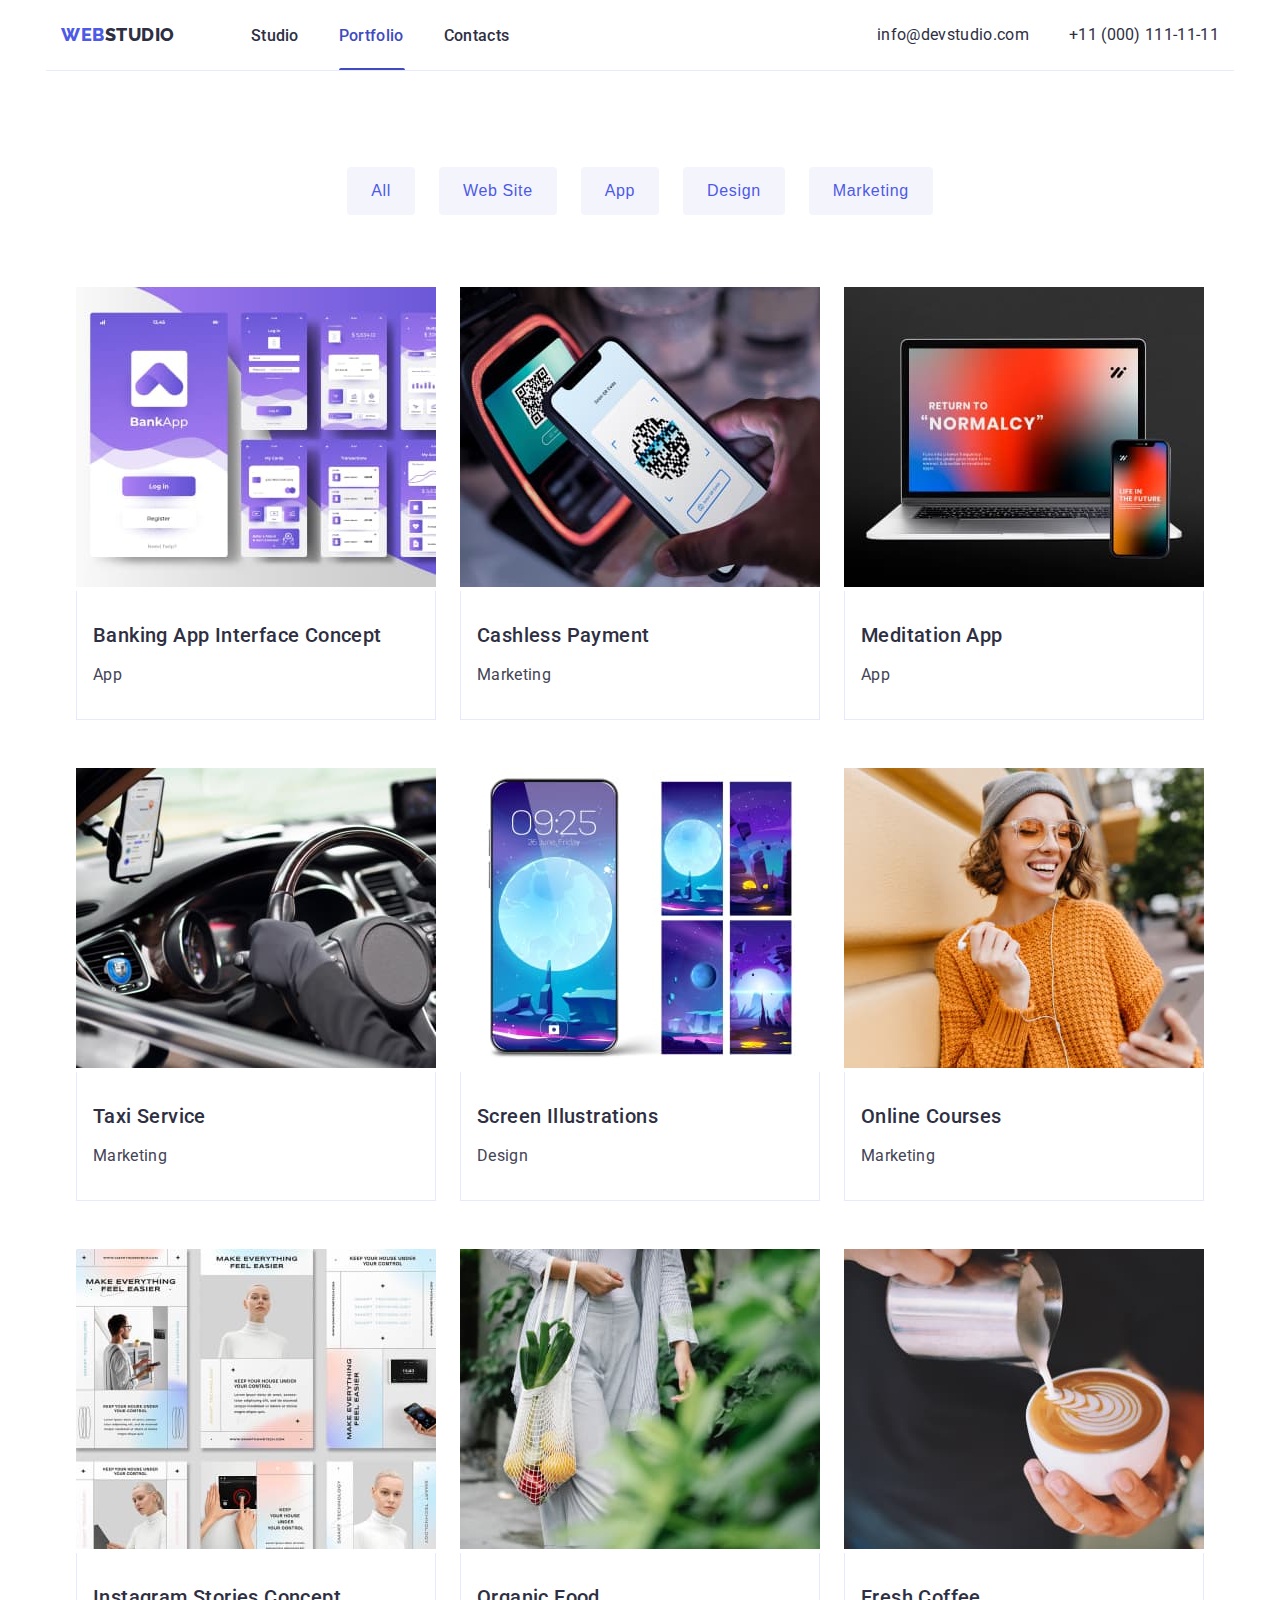
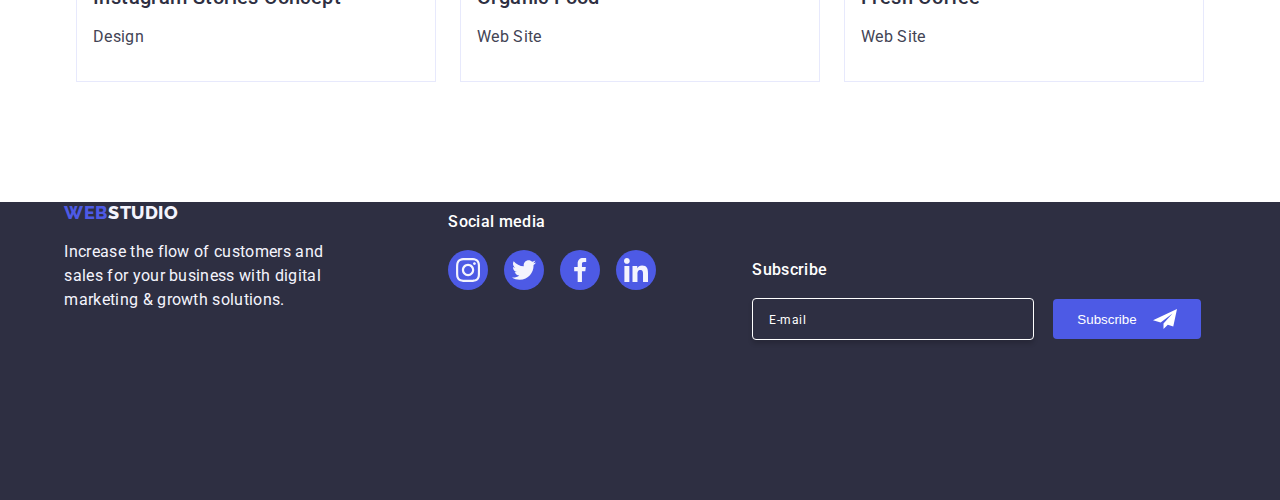
==== commit 37e012a5: "Update portfolio.html" ====
--- a/portfolio.html
+++ b/portfolio.html
@@ -20,7 +20,7 @@
     <link rel="stylesheet" href="./css/styles.css" />
   </head>
   <body>
-    <header class="header-layout-and-style">
+    <header>
       <div class="container header-layout-and-style">
         <nav class="nav-layout">
           <a class="nav-layout-logo" href="./index.html"
--- a/css/styles.css
+++ b/css/styles.css
@@ -331,7 +331,7 @@
   letter-spacing: 0.4px;
   color: var(--SLATE, #434455);
 }
-.sm-mobile {
+.social-mobile {
   display: flex;
   max-width: 328px;
   margin-top: 48px;
@@ -1168,3 +1168,9 @@
   width: 24px;
   height: 24px;
 }
+.link-header {
+  text-decoration: none;
+  color: var(--navy-blue);
+  letter-spacing: 0.02em;
+  transition-property: color;
+}
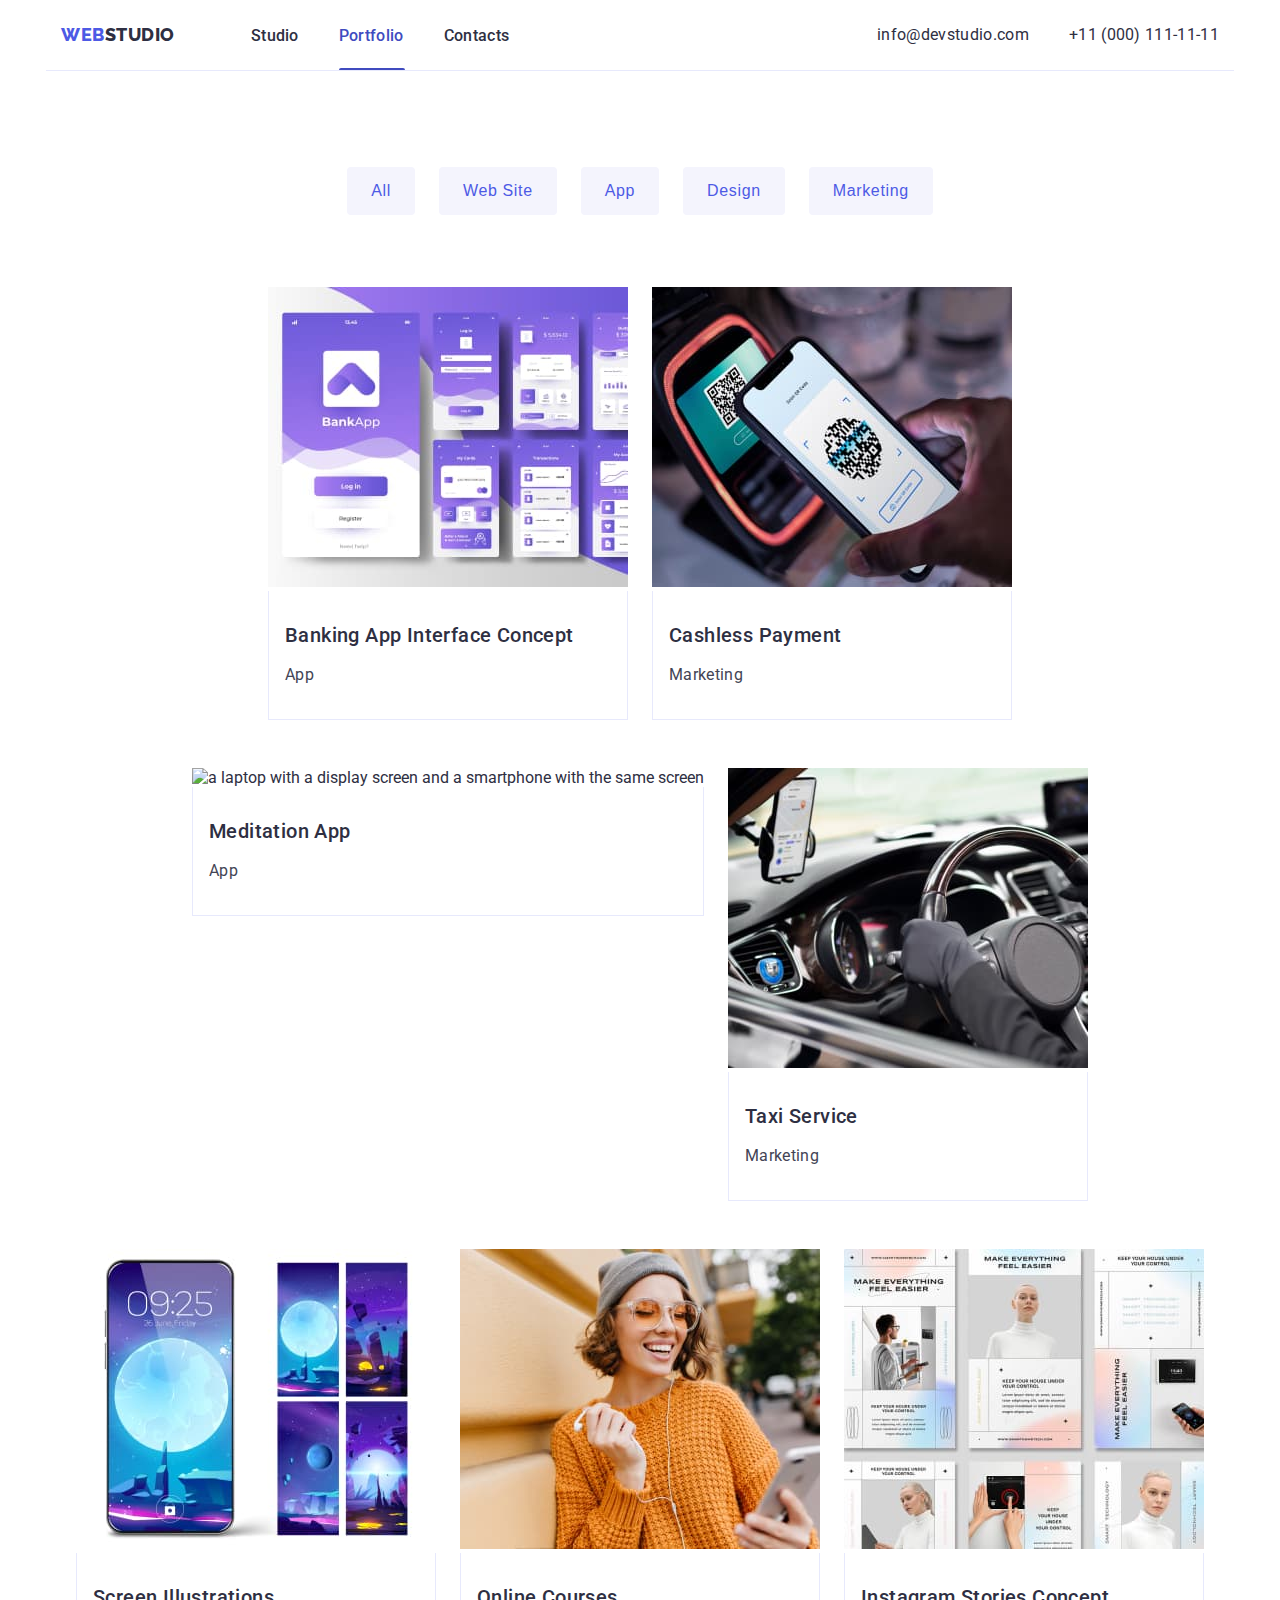
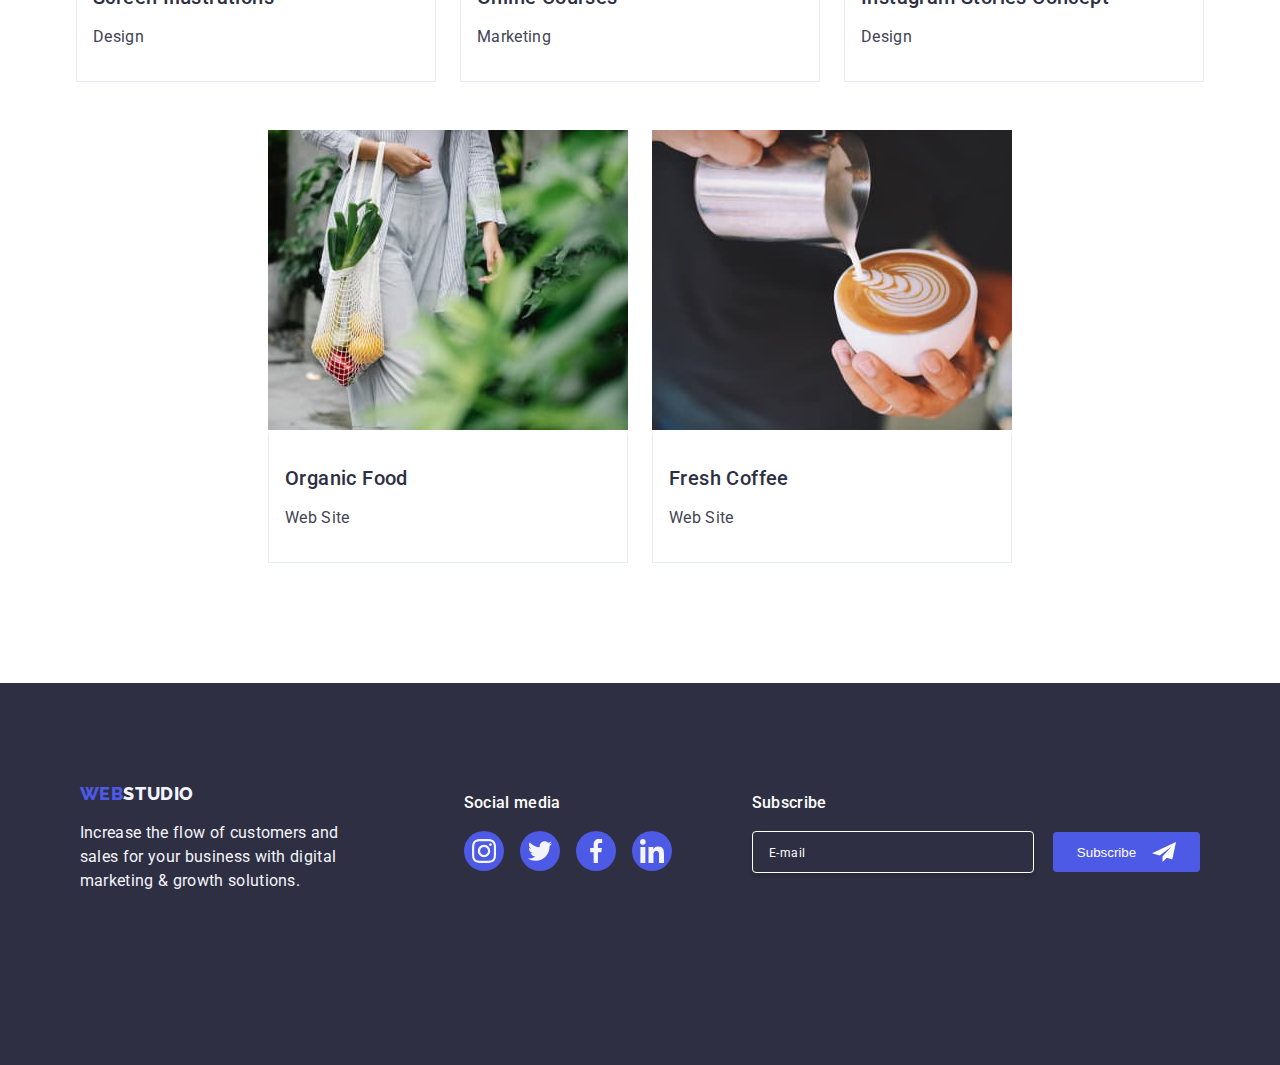
==== commit 22dfabd0: "Update portfolio.html" ====
--- a/portfolio.html
+++ b/portfolio.html
@@ -3,6 +3,7 @@
   <head>
     <meta charset="UTF-8" />
     <meta name="webstudio" content="Portfolio" />
+    <meta name="viewport" content="width=device-width, initial-scale=1.0" />
     <title>Portfolio</title>
     <link
       rel="stylesheet"
@@ -21,12 +22,13 @@
   </head>
   <body>
     <header>
-      <div class="container header-layout-and-style">
-        <nav class="nav-layout">
-          <a class="nav-layout-logo" href="./index.html"
-            >Web<span class="studio">Studio</span></a
+      <div class="container header">
+        <nav class="navi">
+          <a class="navi-logo" href="./index.html"
+            >Web<span class="logo-studio">Studio</span></a
           >
-          <ul class="nav-layout-link">
+
+          <ul class="navi-link">
             <li>
               <a class="link" href="index.html"> Studio</a>
             </li>
@@ -39,7 +41,7 @@
           </ul>
         </nav>
         <div class="contacts">
-          <ul class="contacts-layout">
+          <ul class="contacts-links">
             <li>
               <a class="link" href="mailto:info@devstudio.com"
                 >info@devstudio.com</a
@@ -54,9 +56,8 @@
     </header>
     <main>
       <section class="container">
-        <ul class="nav-button">
-          <li><button type="button">All</button>
-          </li>
+        <ul class="navi-button">
+          <li><button type="button">All</button></li>
           <li>
             <button type="button">Web Site</button>
           </li>
@@ -70,30 +71,30 @@
             <button type="button">Marketing</button>
           </li>
         </ul>
-        <ul class="portfolio-project-box">
-          <li class="portfolio-project portfolio-project-photo">
-            <div class="portfolio-project-photo">
+        <ul class="project-box">
+          <li class="project project-photo">
+            <div class="project-photo">
               <img
                 src="images/img1a.jpg"
-                alt="new banking app"
-                width="360"
-                height="300"
-              />
-              <div class="overlay">
-                <p class="overlay-text">
-                  14 Stylish and User-Friendly App Design Concepts · Task
-                  Manager App · Calorie Tracker App · Exotic Fruit Ecommerce App
-                  · Cloud Storage App
-                </p>
-              </div>
-            </div>
-            <div class="portfolio-project-name">
+                alt="smartphone screens with banking application"
+                width="360"
+                height="300"
+              />
+              <div class="overlay">
+                <p class="overlay-text">
+                  14 Stylish and User-Friendly App Design Concepts · Task
+                  Manager App · Calorie Tracker App · Exotic Fruit Ecommerce App
+                  · Cloud Storage App
+                </p>
+              </div>
+            </div>
+            <div class="project-name">
               <h3>Banking App Interface Concept</h3>
               <p>App</p>
             </div>
           </li>
-          <li class="portfolio-project portfolio-project-photo">
-            <div class="portfolio-project-photo">
+          <li class="project project-photo">
+            <div class="project-photo">
               <div class="overlay">
                 <p class="overlay-text">
                   14 Stylish and User-Friendly App Design Concepts · Task
@@ -104,41 +105,41 @@
 
               <img
                 src="images/img2a.jpg"
-                alt="qr code app"
-                width="360"
-                height="300"
-              />
-            </div>
-            <div class="portfolio-project-name">
+                alt="smartphone screen with qr code"
+                width="360"
+                height="300"
+              />
+            </div>
+            <div class="project-name">
               <h3>Cashless Payment</h3>
               <p>Marketing</p>
             </div>
           </li>
-          <li class="portfolio-project portfolio-project-photo">
-            <div class="portfolio-project-photo">
-              <div class="overlay">
-                <p class="overlay-text">
-                  14 Stylish and User-Friendly App Design Concepts · Task
-                  Manager App · Calorie Tracker App · Exotic Fruit Ecommerce App
-                  · Cloud Storage App
-                </p>
-              </div>
-
-              <img
-                src="images/img3a.jpg"
-                alt="same app on phone and computer"
-                width="360"
-                height="300"
-              />
-            </div>
-            <div class="portfolio-project-name">
+          <li class="project project-photo">
+            <div class="project-photo">
+              <div class="overlay">
+                <p class="overlay-text">
+                  14 Stylish and User-Friendly App Design Concepts · Task
+                  Manager App · Calorie Tracker App · Exotic Fruit Ecommerce App
+                  · Cloud Storage App
+                </p>
+              </div>
+
+              <img
+                src="images/img3a.jpgg"
+                alt="a laptop with a display screen and a smartphone with the same screen"
+                width="360"
+                height="300"
+              />
+            </div>
+            <div class="project-name">
               <h3>Meditation App</h3>
               <p>App</p>
             </div>
           </li>
 
-          <li class="portfolio-project portfolio-project-photo">
-            <div class="portfolio-project-photo">
+          <li class="project project-photo">
+            <div class="project-photo">
               <div class="overlay">
                 <p class="overlay-text">
                   14 Stylish and User-Friendly App Design Concepts · Task
@@ -149,18 +150,18 @@
 
               <img
                 src="images/img4a.jpg"
-                alt="navigation in a modern car"
-                width="360"
-                height="300"
-              />
-            </div>
-            <div class="portfolio-project-name">
+                alt="car interior and gloved hands on the steering wheel, smartphone with a map above the steering wheel"
+                width="360"
+                height="300"
+              />
+            </div>
+            <div class="project-name">
               <h3>Taxi Service</h3>
               <p>Marketing</p>
             </div>
           </li>
-          <li class="portfolio-project portfolio-project-photo"">
-            <div class="portfolio-project-photo">
+          <li class="project project-photo">
+            <div class="project-photo">
               <div class="overlay">
                 <p class="overlay-text">
                   14 Stylish and User-Friendly App Design Concepts · Task
@@ -171,18 +172,18 @@
 
               <img
                 src="images/img5a.jpg"
-                alt="a variety of wallpapers on the phone"
-                width="360"
-                height="300"
-              />
-            </div>
-            <div class="portfolio-project-name">
+                alt="smartphone screens with screensaver"
+                width="360"
+                height="300"
+              />
+            </div>
+            <div class="project-name">
               <h3>Screen Illustrations</h3>
               <p>Design</p>
             </div>
           </li>
-          <li class="portfolio-project portfolio-project-photo"">
-            <div class="portfolio-project-photo">
+          <li class="project project-photo">
+            <div class="project-photo">
               <div class="overlay">
                 <p class="overlay-text">
                   14 Stylish and User-Friendly App Design Concepts · Task
@@ -193,18 +194,18 @@
 
               <img
                 src="images/img6a.jpg"
-                alt="smiling girl with a phone and headphones"
-                width="360"
-                height="300"
-              />
-            </div>
-            <div class="portfolio-project-name">
+                alt="a smiling woman in a gray cap, glasses and a yellow sweater holds a smartphone in her hand"
+                width="360"
+                height="300"
+              />
+            </div>
+            <div class="project-name">
               <h3>Online Courses</h3>
               <p>Marketing</p>
             </div>
           </li>
-          <li class="portfolio-project portfolio-project-photo"">
-            <div class="portfolio-project-photo">
+          <li class="project project-photo">
+            <div class="project-photo">
               <div class="overlay">
                 <p class="overlay-text">
                   14 Stylish and User-Friendly App Design Concepts · Task
@@ -215,18 +216,18 @@
 
               <img
                 src="images/img7a.jpg"
-                alt="modern technology at home"
-                width="360"
-                height="300"
-              />
-            </div>
-            <div class="portfolio-project-name">
+                alt="smartphone display with Instagram Stories Concept"
+                width="360"
+                height="300"
+              />
+            </div>
+            <div class="project-name">
               <h3>Instagram Stories Concept</h3>
               <p>Design</p>
             </div>
           </li>
-          <li class="portfolio-project portfolio-project-photo"">
-            <div class="portfolio-project-photo">
+          <li class="project project-photo">
+            <div class="project-photo">
               <div class="overlay">
                 <p class="overlay-text">
                   14 Stylish and User-Friendly App Design Concepts · Task
@@ -237,19 +238,19 @@
 
               <img
                 src="images/img8a.jpg"
-                alt="fresh fruit and vegetables"
-                width="360"
-                height="300"
-              />
-            </div>
-            <div class="portfolio-project-name">
+                alt="silhouette of a woman holding a bag in her hand with vegetables"
+                width="360"
+                height="300"
+              />
+            </div>
+            <div class="project-name">
               <h3>Organic Food</h3>
               <p>Web Site</p>
             </div>
           </li>
 
-          <li class="portfolio-project portfolio-project-photo"">
-            <div class="portfolio-project-photo">
+          <li class="project project-photo">
+            <div class="project-photo">
               <div class="overlay">
                 <p class="overlay-text">
                   14 Stylish and User-Friendly App Design Concepts · Task
@@ -260,12 +261,12 @@
 
               <img
                 src="images/img9a.jpg"
-                alt="cup of coffee"
-                width="360"
-                height="300"
-              />
-            </div>
-            <div class="portfolio-project-name">
+                alt="a cup of coffee with frothed milk poured"
+                width="360"
+                height="300"
+              />
+            </div>
+            <div class="project-name">
               <h3>Fresh Coffee</h3>
               <p>Web Site</p>
             </div>
@@ -277,7 +278,7 @@
       <div class="container logo-footer">
         <ul>
           <li class="footer-item">
-            <a class="nav-layout-logo" href="">
+            <a class="navi-logo footer-logo" href="">
               WEB<span class="logo-studio-footer">STUDIO</span>
             </a>
             <p class="footer-text">
@@ -286,13 +287,13 @@
             </p>
           </li>
           <li>
-            <div class="footer-social">
-              <p class="social-text">Social media</p>
-              <ul class="social">
+            <div class="footer-sm">
+              <p class="sm-text">Social media</p>
+              <ul class="sm">
                 <li>
-                  <div class="social-icons">
+                  <div class="sm-icons">
                     <a href="#">
-                      <svg class="social-icons-item">
+                      <svg class="sm-icons-item">
                         <use href="./images/icons.svg#icon-instagram-2"></use>
                       </svg>
                     </a>
@@ -300,9 +301,9 @@
                 </li>
 
                 <li>
-                  <div class="social-icons">
+                  <div class="sm-icons">
                     <a href="#">
-                      <svg class="social-icons-item">
+                      <svg class="sm-icons-item">
                         <use href="./images/icons.svg#icon-twitter-1"></use>
                       </svg>
                     </a>
@@ -310,9 +311,9 @@
                 </li>
 
                 <li>
-                  <div class="social-icons">
+                  <div class="sm-icons">
                     <a href="#">
-                      <svg class="social-icons-item">
+                      <svg class="sm-icons-item">
                         <use href="./images/icons.svg#icon-facebook-1"></use>
                       </svg>
                     </a>
@@ -320,41 +321,41 @@
                 </li>
 
                 <li>
-                  <div class="social-icons">
+                  <div class="sm-icons">
                     <a href="#">
-                      <svg class="social-icons-item">
+                      <svg class="sm-icons-item">
                         <use href="./images/icons.svg#icon-linkedin-1"></use>
                       </svg>
                     </a>
                   </div>
                 </li>
-                
-                <li>
-                <form class="subscribe-window">
-                  <label for="email">
-                    <p class="subscribe">Subscribe</p>
-                    <input
-                      id="email"
-                      class="mail-adress"
-                      type="email"
-                      placeholder="E-mail"
-                      name="email"
-                      required
-                    />
-                  </label>
-                  <button class="button-subscribe" type="submit">
-                    Subscribe
-                    <svg class="icon-subscribe">
-                      <use href="./images/icons.svg#icon-Frame-3"></use>
-                    </svg>
-                  </button>
-                </form>
-                </li>
               </ul>
-          </div>
+            </div>
+          </li>
+          <li>
+            <form class="form-box">
+              <label for="email">
+                <p class="form-sub">Subscribe</p>
+                <input
+                  id="email"
+                  class="mail-box"
+                  type="email"
+                  placeholder="E-mail"
+                  name="email"
+                  required
+                />
+              </label>
+              <button class="button-sub" type="submit">
+                Subscribe
+                <svg class="icon-sub">
+                  <use href="./images/icons.svg#icon-Frame-3"></use>
+                </svg>
+              </button>
+            </form>
+          </li>
         </ul>
       </div>
     </footer>
     <script src="./js/modal.js"></script>
   </body>
-</html>+</html>
--- a/css/styles.css
+++ b/css/styles.css
@@ -8,10 +8,19 @@
   --white: #ffffff;
   --green: #31d0aa;
   --navyblue-modal: #2e2f42;
+  --lightslate: #8e8f99;
   --tr-function: cubic-bezier(0.4, 0, 0.2, 1);
   --tr-duration: 250ms;
   --transition: var(--tr-function) var(--tr-duration);
 }
+* {
+  margin: 0;
+  padding: 0;
+}
+ul {
+  list-style-type: none;
+}
+
 html {
   box-sizing: border-box;
   max-width: 428px;
@@ -27,14 +36,17 @@
     max-width: 1440px;
   }
 }
-* {
-  margin: 0;
-  padding: 0;
-}
-
-ul {
-  list-style-type: none;
-}
+section {
+  padding-top: 96px;
+  padding-bottom: 96px;
+}
+@media screen and (min-width: 1200px) {
+  section {
+    padding-top: 120px;
+    padding-bottom: 120px;
+  }
+}
+
 .container {
   max-width: 428px;
   margin: 0 auto;
@@ -52,20 +64,23 @@
     max-width: 1158px;
   }
 }
+
 body {
   font-family: "Roboto", sans-serif;
   color: var(--navy-blue, #2e2f42);
   background-color: var(--white, #ffffff);
   font-size: 16px;
 }
-.header-layout-and-style {
+/* NAGŁÓWEK */
+.header {
   display: flex;
   justify-content: space-between;
   align-items: center;
   margin-bottom: 0;
   border-bottom: 1px solid var(--cornflower, #e7e9fc);
 }
-.nav-layout-logo {
+
+.navi-logo {
   margin-right: 76px;
   font-family: "Raleway", sans-serif;
   font-weight: 800;
@@ -77,7 +92,7 @@
   color: var(--iris);
   text-decoration: none;
 }
-.studio {
+.logo-studio {
   color: var(--navy-blue, #2e2f42);
 }
 .link,
@@ -92,21 +107,42 @@
   position: relative;
   display: block;
 }
-
-.contacts-layout {
+.link-header {
+  text-decoration: none;
+  color: var(--navy-blue);
+  letter-spacing: 0.02em;
+  transition-property: color;
+}
+.contacts-links {
   display: flex;
   justify-content: flex-end;
   gap: 40px;
   font-style: normal;
 }
 @media screen and (min-width: 768px) and (max-width: 1199px) {
-  .contacts-layout {
+  .contacts-links {
     display: flex;
     flex-direction: column;
     gap: 12px;
   }
 }
-.nav-layout-link {
+.contacts {
+  color: var(--slate);
+  font-weight: 400;
+  display: block;
+}
+@media screen and (max-width: 767px) {
+  .contacts {
+    display: none;
+  }
+}
+@media screen and (min-width: 768px) and (max-width: 1199px) {
+  .contacts {
+    font-size: 12px;
+  }
+}
+
+.navi-link {
   display: flex;
   padding: 24px 0;
   gap: 40px;
@@ -115,13 +151,14 @@
   margin-bottom: -2px;
 }
 @media screen and (max-width: 768px) {
-  .nav-layout-link {
+  .navi-link {
     display: none;
   }
 }
 .current {
   position: relative;
 }
+
 .current ::after {
   display: block;
   position: absolute;
@@ -150,30 +187,16 @@
   top: 44px;
   background-color: var(--ocean);
 }
-.nav-layout {
+.navi {
   display: flex;
   align-items: center;
   margin-right: auto;
 }
+
 @media screen and (max-width: 768px) {
   .navi {
     padding-top: 24px;
     padding-bottom: 24px;
-  }
-}
-.contacts {
-  color: var(--slate);
-  font-weight: 400;
-  display: block;
-}
-@media screen and (max-width: 767px) {
-  .contacts {
-    display: none;
-  }
-}
-@media screen and (min-width: 768px) and (max-width: 1199px) {
-  .contacts {
-    font-size: 12px;
   }
 }
 .contacts:hover,
@@ -183,8 +206,8 @@
     box-shadow var(--transition);
 }
 
-.nav-layout-link a:hover,
-.nav-layout-link a:focus {
+.navi-link a:hover,
+.navi-link a:focus {
   color: var(--ocean, #404bbf);
   transition: color var(--transition), background-color var(--transition),
     box-shadow var(--transition);
@@ -196,6 +219,7 @@
   gap: 40px;
   padding-right: 40px;
 }
+
 .current-link-portfolio {
   position: relative;
 }
@@ -210,8 +234,8 @@
   margin-bottom: 0;
 }
 
-.contacts-layout a:hover,
-.contacts-layout a:focus {
+.contacts-links a:hover,
+.contacts-links a:focus {
   color: var(--ocean, #404bbf);
   transition: color var(--transition), background-color var(--transition),
     box-shadow var(--transition);
@@ -226,6 +250,7 @@
     display: none;
   }
 }
+
 .hamburger-icon {
   max-width: 32px;
   max-height: 32px;
@@ -235,6 +260,7 @@
   stroke: var(--navy-blue);
   stroke: 2px;
 }
+/* MENU MOBILNE */
 
 .menu-toggle {
   min-height: 24px;
@@ -331,7 +357,7 @@
   letter-spacing: 0.4px;
   color: var(--SLATE, #434455);
 }
-.social-mobile {
+.sm-mobile {
   display: flex;
   max-width: 328px;
   margin-top: 48px;
@@ -339,51 +365,22 @@
   justify-content: space-between;
 }
 
-.main-column {
-  max-width: 428px;
-  max-height: 432px;
-  background-color: var(--navy-blue, #2e2f42);
-  background-image: linear-gradient(
-      to bottom,
-      var(--grey, rgba(46, 47, 66, 0.7)),
-      var(--grey, rgba(46, 47, 66, 0.7))
-    ),
-    url(../images/people-office-1.jpg);
-
-  text-align: center;
-  background-repeat: no-repeat;
-  background-position: center;
-  background-size: cover;
-  padding-top: 112px;
-  padding-bottom: 112px;
-  margin-left: auto;
-  margin-right: auto;
-}
-@media screen and (min-device-pixel-ratio: 2),
-  (-webkit-min-device-pixel-ratio: 2),
-  (min-resolution: 192dpi),
-  (min-resolution: 2dppx) {
-  .main-column {
-    background: linear-gradient(rgba(46, 47, 66, 0.7), rgba(46, 47, 66, 0.7)),
-      url(../images/herox2.jpg);
-    background-size: cover;
-  }
-}
-
-@media screen and (min-width: 768px) {
-  .main-column {
-    max-width: 768px;
-    max-height: 436px;
-  }
-}
-
-@media screen and (min-width: 1200px) {
-  .main-column {
-    max-width: 1440px;
-    max-height: 600px;
-  }
-}
-.main-text {
+/*
+.mobile-close {
+  width: 24px;
+  height: 24px;
+  border: 1px solid var(--cornflower);
+  margin: 0;
+  padding: 0;
+}*/
+/*
+.menu-mobile-item {
+  flex-direction: column;
+  justify-content: flex-end;
+}*/
+/* SEKCJA GŁÓWNA */
+
+.hero-text {
   max-width: 328px;
   padding-top: 112px;
   padding-bottom: 72px;
@@ -396,19 +393,64 @@
   margin-top: -96px;
 }
 @media screen and (min-width: 768px) {
-  .main-text {
+  .hero-text {
     max-width: 496px;
     font-size: 56px;
     padding-bottom: 36px;
   }
 }
 @media screen and (min-width: 1200px) {
-  .main-text {
+  .hero-text {
     padding-top: 188px;
     padding-bottom: 48px;
     margin-top: -120px;
   }
 }
+
+.hero {
+  max-width: 428px;
+  max-height: 432px;
+  background-color: var(--navy-blue, #2e2f42);
+  background-image: linear-gradient(
+      to bottom,
+      var(--grey, rgba(46, 47, 66, 0.7)),
+      var(--grey, rgba(46, 47, 66, 0.7))
+    ),
+    url(../images/hero.jpg);
+  text-align: center;
+  background-repeat: no-repeat;
+  background-position: center;
+  background-size: cover;
+  padding-top: 112px;
+  padding-bottom: 112px;
+  margin-left: auto;
+  margin-right: auto;
+}
+@media screen and (min-device-pixel-ratio: 2),
+  (-webkit-min-device-pixel-ratio: 2),
+  (min-resolution: 192dpi),
+  (min-resolution: 2dppx) {
+  .hero {
+    background: linear-gradient(rgba(46, 47, 66, 0.7), rgba(46, 47, 66, 0.7)),
+      url(../images/herox2.jpg);
+    background-size: cover;
+  }
+}
+
+@media screen and (min-width: 768px) {
+  .hero {
+    max-width: 768px;
+    max-height: 436px;
+  }
+}
+
+@media screen and (min-width: 1200px) {
+  .hero {
+    max-width: 1440px;
+    max-height: 600px;
+  }
+}
+
 .servis-button {
   display: inline-flex;
   padding: 16px 32px;
@@ -435,56 +477,206 @@
   cursor: pointer;
 }
 
-h3 {
-  color: var(--navy-blue, #2e2f42);
-  font-size: 20px;
+/* OKNO MODALNE */
+
+.is-hidden {
+  pointer-events: none;
+  visibility: hidden;
+  opacity: 0;
+}
+
+.backdrop {
+  position: fixed;
+  top: 0;
+  left: 0;
+  width: 100%;
+  height: 100%;
+  opacity: 1;
+  background-color: rgba(46, 47, 66, 0.4);
+}
+.modal {
+  position: absolute;
+  top: 50%;
+  left: 50%;
+  transform: translate(-50%, -50%);
+  width: 392px;
+  height: 584px;
+  border-radius: 4px;
+  background: var(--dairy, #fcfcfc);
+  box-shadow: 0px 2px 1px 0px rgba(0, 0, 0, 0.2),
+    0px 1px 3px 0px rgba(0, 0, 0, 0.12), 0px 1px 1px 0px rgba(0, 0, 0, 0.14);
+}
+@media screen and (min-width: 768px) {
+  .modal {
+    width: 408px;
+  }
+}
+
+.button-close {
+  background-color: var(--cornflower);
+  position: absolute;
+  top: 24px;
+  right: 24px;
+  width: 24px;
+  height: 24px;
+  border-radius: 50%;
+  border: 1px solid rgba(0, 0, 0, 0.1);
+  fill: var(--navy-blue);
+  cursor: pointer;
+}
+
+.button-close:hover,
+.button-close:focus {
+  background-color: var(--ocean);
+  fill: var(--white);
+
+  transition: color var(--transition), background-color var(--transition),
+    box-shadow var(--transition);
+}
+
+.form-modal {
+  position: absolute;
+  display: flex;
+  flex-direction: column;
+  top: 72px;
+  left: 16px;
+}
+
+@media screen and (min-width: 768px) {
+  .form-modal {
+    left: 24px;
+  }
+}
+
+.form-modal label {
+  display: inline-flex;
+}
+.modal-text {
+  width: 360px;
+  color: var(--navyblue, #2e2f42);
+  text-align: center;
+  font-family: Roboto;
+  font-size: 16px;
+  font-style: normal;
   font-weight: 500;
-  line-height: 1.2;
-  letter-spacing: 0.4px;
+  line-height: 1.5;
+  letter-spacing: 0.32px;
+  padding-bottom: 16px;
+}
+
+.label-modal label {
+  display: flex;
+  flex-direction: column;
+  color: var(--lightslate, #8e8f99);
+  font-family: Roboto;
+  font-size: 12px;
+  font-style: normal;
+  font-weight: 400;
+  line-height: 1.16;
+  letter-spacing: 0.48px;
+  gap: 4px;
   padding-bottom: 8px;
 }
-.feature-list ul {
-  flex-wrap: wrap;
+
+.input-wrapper {
+  display: flex;
+  padding: 8px 16px;
+  border-radius: 4px;
+  border: 1px solid rgba(46, 47, 66, 0.4);
+}
+
+.input-wrapper:focus-within {
+  border: 1px solid var(--iris, #4d5ae5);
+  fill: var(--iris, #4d5ae5);
+}
+.input-wrapper > input {
+  flex-grow: 1;
+  padding-left: 4px;
+}
+
+.box-input:not([type="checkbox"]) {
+  border: none;
+  background-color: transparent;
+  outline: transparent;
+}
+textarea {
+  resize: none;
+}
+.label-comment {
+  padding-top: 8px;
+  padding-left: 16px;
+  width: 360px;
+  height: 120px;
+  flex-shrink: 0;
+  border-radius: 4px;
+  background-color: transparent;
+  border: 1px solid rgba(46, 47, 66, 0.4);
+}
+.label-comment:focus-within {
+  padding-top: 8px;
+  padding-left: 16px;
+  flex-grow: 1;
+  outline: transparent;
+  border: 1px solid var(--iris, #4d5ae5);
+}
+
+.privacy {
+  display: flex;
+  justify-content: center;
+  position: relative;
+  margin-top: 8px;
+  margin-bottom: 16px;
+}
+.checkbox-span {
+  position: absolute;
+  border: 1px solid rgba(46, 47, 66, 0.4);
+  border-radius: 2px;
+  width: 16px;
+  height: 16px;
+  display: flex;
+  left: 0;
+  top: 0;
+}
+.checkbox-icon {
+  position: relative;
+  transform: translateY(-50%);
+  opacity: 0;
+  margin-right: 8px;
+}
+.agree-icon {
+  position: absolute;
+  opacity: 0;
+}
+.checkbox-icon:checked + .checkbox-span .agree-icon {
+  opacity: 1;
+}
+.privacy-text a {
+  color: var(--iris, #4d5ae5);
+  text-decoration-line: underline;
+}
+.button-modal {
+  width: 169px;
+  height: 56px;
+  border-radius: 4px;
+  padding: 16px 32px;
+  background: var(--iris, #4d5ae5);
+  box-shadow: 0px 4px 4px 0px rgba(0, 0, 0, 0.15);
+  color: var(--white, #fff);
+  font-size: 16px;
+  font-weight: 500;
+  border: none;
+}
+.button-sand {
   display: inline-flex;
   justify-content: center;
-  flex-shrink: 0;
-  row-gap: 72px;
-  column-gap: 24px;
-}
-.feature-item {
-  display: flex;
-  max-width: 396px;
-  flex-direction: column;
-  align-items: flex-start;
-}
-@media screen and (min-width: 768px) {
-  .feature-item {
-    max-width: 356px;
-  }
-}
-@media screen and (min-width: 1200px) {
-  .feature-item {
-    max-width: 264px;
-  }
-}
-.feature-icons {
-  width: 264px;
-  height: 112px;
+}
+.button-modal:hover,
+.button-modal:focus {
   border-radius: 4px;
-  background: var(--cloud, #f4f4fd);
-  margin-bottom: 8px;
-  display: none;
-}
-@media screen and (min-width: 1200px) {
-  .feature-icons {
-    display: flex;
-  }
-}
-.feature-icons-item {
-  width: 64px;
-  height: 64px;
-  margin: 24px 100px;
-}
+  background: var(--ocean, #404bbf);
+  box-shadow: 0px 4px 4px 0px rgba(0, 0, 0, 0.15);
+}
+/* SEKCJA - FEATURE */
 h2 {
   color: var(--navy-blue, #2e2f42);
   text-align: center;
@@ -504,7 +696,54 @@
     text-align: left;
   }
 }
-.work-section li {
+
+.feature-list ul {
+  flex-wrap: wrap;
+  display: inline-flex;
+  justify-content: center;
+  flex-shrink: 0;
+  row-gap: 72px;
+  column-gap: 24px;
+}
+.feature-item {
+  display: flex;
+  max-width: 396px;
+  flex-direction: column;
+  align-items: flex-start;
+}
+@media screen and (min-width: 768px) {
+  .feature-item {
+    max-width: 356px;
+  }
+}
+@media screen and (min-width: 1200px) {
+  .feature-item {
+    max-width: 264px;
+  }
+}
+.feature-icons {
+  width: 264px;
+  height: 112px;
+  border-radius: 4px;
+  background: var(--cloud, #f4f4fd);
+  margin-bottom: 8px;
+  display: none;
+}
+@media screen and (min-width: 1200px) {
+  .feature-icons {
+    display: flex;
+  }
+}
+
+.feature-icons-item {
+  width: 64px;
+  height: 64px;
+  margin: 24px 100px;
+}
+
+/* SEKCJA - WHAT ARE WE DOING */
+
+.doing-section li {
   display: inline-flex;
   flex-direction: column;
   align-items: flex-start;
@@ -512,25 +751,25 @@
   background: url(<path-to-image>),
     lightgray -72.845px -19px / 144.444% 112.667% no-repeat;
 }
-.work {
+.doing {
   padding-top: 0;
   display: none;
 }
 @media screen and (min-width: 1200px) {
-  .work {
+  .doing {
     display: flex;
   }
 }
 
-.work-header {
+.doing-header {
   padding-bottom: 72px;
 }
-.work-section {
+.doing-section {
   display: flex;
   justify-content: center;
   gap: 24px;
 }
-
+/* SEKCJA - OUR TEAM */
 h3 {
   color: var(--navy-blue, #2e2f42);
   font-size: 20px;
@@ -546,7 +785,7 @@
 .team-header {
   padding-bottom: 72px;
 }
-.team-card-box {
+.team-item-box {
   background-color: var(--white, #ffffff);
   border-radius: 0px 0px 4px 4px;
   box-shadow: 0px 2px 1px 0px rgba(46, 47, 66, 0.08),
@@ -554,11 +793,11 @@
     0px 1px 6px 0px rgba(46, 47, 66, 0.08);
 }
 @media screen and (min-width: 768px) {
-  .team-card-box {
+  .team-item-box {
     margin-bottom: 64px;
   }
 }
-.team-card {
+.team-item {
   display: flex;
   flex-wrap: wrap;
   justify-content: center;
@@ -566,8 +805,7 @@
   row-gap: 72px;
   column-gap: 24px;
 }
-
-.team-card-description {
+.team-item-name {
   padding-top: 32px;
   padding-bottom: 32px;
   text-align: center;
@@ -579,8 +817,7 @@
   line-height: 1.5;
   letter-spacing: 0.32px;
 }
-
-.social-team-links {
+.sm-team-links {
   margin-top: 8px;
   display: flex;
   justify-content: center;
@@ -588,29 +825,30 @@
   gap: 24px;
 }
 
-.team-social {
+.team-sm {
   background-color: var(--iris);
   border-radius: 50%;
   width: 40px;
   height: 40px;
   flex-shrink: 0;
 }
-.team-social-item {
+.team-sm-item {
   margin: 12px;
   width: 16px;
   height: 16px;
 }
-.team-social:hover,
-.team-social:focus {
+.team-sm:hover,
+.team-sm:focus {
   background-color: var(--ocean, #404bbf);
   transition: color var(--transition), background-color var(--transition),
     box-shadow var(--transition);
 }
-.team-social:hover {
+.team-sm:hover {
   cursor: pointer;
 }
-
-.custom {
+/* SEKCJA - CUSTOMERS */
+
+.customers {
   padding-top: 72px;
   display: flex;
   flex-wrap: wrap;
@@ -619,518 +857,198 @@
   column-gap: 16px;
   row-gap: 72px;
 }
-@media screen and (min-width: 768px) {
-  .custom {
+
+@media screen and (min-width: 768px) {
+  .customers {
     gap: 24px;
   }
-
-  .custom-icons {
-    fill: #8e8f99;
-    max-width: 168px;
-    height: 88px;
-    flex-shrink: 0;
-    padding: 16px 32px;
-    border-radius: 4px;
-    border: 1px solid var(--lightslate, #8e8f99);
-  }
-
-  .custom-icons:focus,
-  .custom-icons:hover {
-    border-color: var(--ocean);
-    fill: var(--ocean);
-    transition: color var(--transition),
-      background-color var(--transition) box-shadow var(--transition);
-  }
-
-  .custom-icons:hover {
-    cursor: pointer;
-  }
-
-  .footer-class {
-    background-color: var(--navy-blue, #2e2f42);
-  }
+}
+
+.customers-icons {
+  fill: #8e8f99;
+  max-width: 168px;
+  height: 88px;
+  flex-shrink: 0;
+  padding: 16px 32px;
+  border-radius: 4px;
+  border: 1px solid var(--lightslate, #8e8f99);
+}
+
+.customers-icons:focus,
+.customers-icons:hover {
+  border-color: var(--ocean);
+  fill: var(--ocean);
+  transition: color var(--transition), background-color var(--transition),
+    box-shadow var(--transition);
+}
+
+.customers-icons:hover {
+  cursor: pointer;
+}
+
+/* STOPKA */
+.footer-class {
+  background-color: var(--navy-blue, #2e2f42);
+}
+.footer-logo {
+  padding-left: 75.1px;
+}
+@media screen and (min-width: 768px) {
+  .footer-logo {
+    padding-left: 0;
+  }
+}
+.logo-footer {
+  padding-top: 96px;
+}
+@media screen and (min-width: 1200px) {
   .logo-footer {
-    padding-left: 75.1px;
-  }
-  @media screen and (min-width: 768px) {
-    .logo-footer {
-      padding-left: 0;
-    }
-  }
-  .footer-logo {
-    padding-top: 96px;
-  }
-  @media screen and (min-width: 1200px) {
-    .footer-logo {
-      padding-top: 100px;
-    }
-  }
-
-  .logo-studio-footer {
-    color: var(--cloud, #f4f4fd);
-    font-family: Raleway;
-    font-size: 18px;
-    font-weight: 800;
-    line-height: 1.16;
-    letter-spacing: 0.54px;
-    text-transform: uppercase;
-  }
-  .footer-text {
-    color: var(--cloud, #f4f4fd);
-    font-size: 16px;
-    line-height: 1.5;
-    letter-spacing: 0.32px;
+    padding-top: 100px;
+  }
+}
+.logo-studio-footer {
+  color: var(--cloud, #f4f4fd);
+  font-family: Raleway;
+  font-size: 18px;
+  font-weight: 800;
+  line-height: 1.16;
+  letter-spacing: 0.54px;
+  text-transform: uppercase;
+}
+.footer-text {
+  color: var(--cloud, #f4f4fd);
+  font-size: 16px;
+  line-height: 1.5;
+  letter-spacing: 0.32px;
+  max-width: 264px;
+  margin: 0;
+  padding-top: 16px;
+  padding-bottom: 100px;
+}
+
+.link-footer {
+  text-decoration: none;
+}
+.footer-list ul {
+  display: flex;
+  flex-wrap: wrap;
+  justify-content: center;
+  flex-shrink: 0;
+  padding-bottom: 72px;
+}
+.footer-sm {
+  display: flex;
+  justify-content: center;
+  flex-direction: column;
+}
+@media screen and (min-width: 768px) {
+  .footer-sm {
+    padding-left: 24px;
+  }
+}
+@media screen and (min-width: 1200px) {
+  .footer-sm {
+    padding-left: 120px;
+  }
+}
+.sm-text {
+  color: var(--white, #fff);
+  font-size: 16px;
+  font-weight: 500;
+  line-height: 1.5;
+  letter-spacing: 0.32px;
+  padding-bottom: 16px;
+  text-align: center;
+}
+@media screen and (min-width: 768px) {
+  .sm-text {
+    text-align: left;
+  }
+}
+.sm {
+  display: flex;
+  justify-content: center;
+  gap: 16px;
+}
+
+.sm-icons {
+  background-color: var(--iris);
+  border-radius: 50%;
+  width: 40px;
+  height: 40px;
+}
+.sm-icons-item {
+  margin: 8px;
+  width: 24px;
+  height: 24px;
+}
+
+.sm-icons:focus,
+.sm-icons:hover {
+  background-color: var(--green, #31d0aa);
+  transition: color var(--transition), background-color var(--transition),
+    box-shadow var(--transition);
+}
+.sm-icons:hover {
+  cursor: pointer;
+}
+.form-box {
+  margin-left: 15px;
+}
+
+@media screen and (min-width: 768px) {
+  .form-box {
+    margin-left: -48px;
+  }
+}
+@media screen and (min-width: 1200px) {
+  .form-box {
+    margin-left: 80px;
+  }
+}
+.form-sub {
+  font-family: Roboto;
+  font-size: 16px;
+  font-style: normal;
+  font-weight: 500;
+  line-height: 1.5;
+  letter-spacing: 0.32px;
+  color: var(--white);
+  padding-bottom: 16px;
+  text-align: center;
+}
+@media screen and (min-width: 768px) {
+  .form-sub {
+    text-align: left;
+  }
+}
+.mail-box {
+  padding-left: 16px;
+  color: var(--white);
+  outline: transparent;
+  width: 100%;
+  height: 40px;
+  flex-shrink: 0;
+  background-color: transparent;
+  margin-right: 15px;
+  border-radius: 4px;
+  border: 1px solid var(--WHITE, #fff);
+  opacity: 0.3;
+  box-shadow: 0px 4px 4px 0px rgba(0, 0, 0, 0.15);
+  margin-bottom: 16px;
+}
+@media screen and (min-width: 768px) {
+  .mail-box {
     width: 264px;
-    margin: 0;
-    padding-top: 16px;
-    padding-bottom: 100px;
-  }
-
-  .link-footer {
-    text-decoration: none;
-  }
-  .footer-list ul {
-    display: flex;
-    flex-wrap: wrap;
-    justify-content: center;
-    flex-shrink: 0;
-    padding-bottom: 72px;
-  }
-  .footer-social {
-    display: flex;
-    justify-content: center;
-    flex-direction: column;
-  }
-  @media screen and (min-width: 768px) {
-    .footer-social {
-      padding-left: 24px;
-    }
-  }
-  @media screen and (min-width: 1200px) {
-    .footer-social {
-      padding-left: 120px;
-    }
-  }
-  .social-text {
-    color: var(--white, #fff);
-    font-size: 16px;
-    font-weight: 500;
-    line-height: 1.5;
-    letter-spacing: 0.32px;
-    padding-bottom: 16px;
-    text-align: center;
-  }
-  @media screen and (min-width: 768px) {
-    .social-text {
-      text-align: left;
-    }
-  }
-  .social {
-    display: inline-flex;
-    align-items: flex-start;
-    gap: 16px;
-  }
-
-  .social-icons {
-    background-color: var(--iris);
-    border-radius: 50%;
-    width: 40px;
-    height: 40px;
-  }
-  .social-icons-item {
-    margin: 8px;
-    width: 24px;
-    height: 24px;
-  }
-
-  .social-icons:focus,
-  .social-icons:hover {
-    background-color: var(--green, #31d0aa);
-    transition: color var(--transition), background-color var(--transition),
-      box-shadow var(--transition);
-  }
-  .social-icons:hover {
-    cursor: pointer;
-  }
-
-  .nav-button {
-    display: flex;
-    flex-wrap: wrap;
-    justify-content: left;
-    align-items: flex-start;
-    column-gap: 24px;
-    row-gap: 16px;
-    padding-top: 96px;
-    padding-bottom: 72px;
-  }
-  @media screen and (min-width: 768px) {
-    .nav-button {
-      justify-content: center;
-    }
-  }
-  .nav-button button {
-    display: flex;
-    padding: 12px 24px;
-    align-items: center;
-    border-radius: 4px;
-    border: none;
-    color: var(--iris, #4d5ae5);
-    line-height: 1.5;
-    font-size: 16px;
-    font-weight: 500;
-    letter-spacing: 0.64px;
-    background: var(--cloud, #f4f4fd);
-  }
-  .nav-button button:hover,
-  .nav-button button:focus {
-    align-items: flex-start;
-    border-radius: 4px;
-    border: none;
-    color: var(--white, #ffffff);
-    background: var(--ocean, #404bbf);
-    box-shadow: 0px 2px 2px 0px rgba(0, 0, 0, 0.12),
-      0px 2px 1px 0px rgba(0, 0, 0, 0.08), 0px 3px 1px 0px rgba(0, 0, 0, 0.1);
-    transition: color var(--transition), background-color var(--transition),
-      box-shadow var(--transition);
-  }
-  .nav-button:hover {
-    cursor: pointer;
-  }
-
-  .portfolio-project-box {
-    display: flex;
-    justify-content: center;
-    flex-wrap: wrap;
-    flex-direction: row;
-    flex-shrink: 0;
-
-    row-gap: 48px;
-    column-gap: 24px;
-    margin-bottom: 48px;
-  }
-  @media screen and (min-width: 768px) {
-    .portfolio-project-box {
-      margin-bottom: 96px;
-    }
-  }
-  @media screen and (min-width: 1200px) {
-    .portfolio-project-box {
-      margin-bottom: 120px;
-    }
-  }
-  .portfolio-project {
-    transition-property: box-shadow;
-    transition-duration: 250ms;
-    transition-timing-function: cubic-bezier(0.4, 0, 0.2, 1);
-  }
-  .portfolio-project:hover {
-    box-shadow: 0px 2px 1px 0px rgba(46, 47, 66, 0.08);
-
-    box-shadow: 0px 1px 1px 0px rgba(46, 47, 66, 0.16);
-
-    box-shadow: 0px 1px 6px 0px rgba(46, 47, 66, 0.08);
-    transition: color var(--transition), background-color var(--transition),
-      box-shadow var(--transition);
-  }
-  .portfolio-project-photo {
-    position: relative;
-    overflow: hidden;
-    border: 1px solid var(--#e7e9fc);
-  }
-  .overlay {
-    background: var(--iris, #4d5ae5);
-    position: absolute;
-    translate: 0 110% 0;
-    inset: 0;
-    transition: translate 250ms;
-  }
-  .overlay-text {
-    color: var(--cloud, #f4f4fd);
-    font-family: Roboto;
-    font-size: 16px;
-    font-style: normal;
-    font-weight: 400;
-    line-height: 1.5;
-    letter-spacing: 0.32px;
-    padding: 40px 32px 164px;
-  }
-  .portfolio-project-name {
-    gap: 8px;
-    padding: 32px 16px;
-    border-top: 0;
-    border-left: 1px solid var(--cornflower, #e7e9fc);
-    border-bottom: 1px solid var(--cornflower, #e7e9fc);
-    border-right: 1px solid var(--cornflower, #e7e9fc);
-    background: var(--white, #fff);
-  }
-  .portfolio-project-name:hover,
-  .portfolio-project-name:focus {
-    box-shadow: 0px 2px 1px 0px rgba(46, 47, 66, 0.08),
-      0px 1px 1px 0px rgba(46, 47, 66, 0.16),
-      0px 1px 6px 0px rgba(46, 47, 66, 0.08);
-    transition: color var(--transition), background-color var(--transition),
-      box-shadow var(--transition);
-  }
-  .portfolio-project-name:hover {
-    cursor: pointer;
-  }
-  .portfolio-project-photo:hover .overlay {
-    translate: 0;
-  }
-  .portfolio-project-name:hover .overlay {
-    translate: 0;
-  }
-
-  .is-hidden {
-    pointer-events: none;
-    visibility: hidden;
-    opacity: 0;
-  }
-
-  .backdrop {
-    position: fixed;
-    top: 0;
-    left: 0;
-    width: 100%;
-    height: 100%;
+  }
+}
+@media screen and (min-width: 1200px) {
+  .mail-box {
     opacity: 1;
-    background-color: rgba(46, 47, 66, 0.4);
-  }
-  .modal {
-    position: absolute;
-    top: 50%;
-    left: 50%;
-    transform: translate(-50%, -50%);
-    width: 392px;
-    height: 584px;
-    border-radius: 4px;
-    background: var(--dairy, #fcfcfc);
-    box-shadow: 0px 2px 1px 0px rgba(0, 0, 0, 0.2),
-      0px 1px 3px 0px rgba(0, 0, 0, 0.12), 0px 1px 1px 0px rgba(0, 0, 0, 0.14);
-  }
-  @media screen and (min-width: 768px) {
-    .modal {
-      width: 408px;
-    }
-  }
-
-  .button-close {
-    background-color: var(--cornflower);
-    position: absolute;
-    top: 24px;
-    right: 24px;
-    width: 24px;
-    height: 24px;
-    border-radius: 50%;
-    border: 1px solid rgba(0, 0, 0, 0.1);
-    fill: var(--navy-blue);
-    cursor: pointer;
-  }
-
-  .button-close:hover,
-  .button-close:focus {
-    background-color: var(--ocean);
-    fill: var(--white);
-
-    transition: color var(--transition), background-color var(--transition),
-      box-shadow var(--transition);
-  }
-  .f-modal {
-    position: absolute;
-    display: flex;
-    flex-direction: column;
-    top: 72px;
-    left: 24px;
-  }
-  @media screen and (min-width: 768px) {
-    .f-modal {
-      left: 24px;
-    }
-  }
-
-  .f-modal label {
-    display: inline-flex;
-  }
-  .modal-text {
-    width: 360px;
-    color: var(--navyblue, #2e2f42);
-    text-align: center;
-    font-family: Roboto;
-    font-size: 16px;
-    font-style: normal;
-    font-weight: 500;
-    line-height: 1.5;
-    letter-spacing: 0.32px;
-    padding-bottom: 16px;
-  }
-  .l-modal label {
-    display: flex;
-    flex-direction: column;
-    color: var(--lightslate, #8e8f99);
-    font-family: Roboto;
-    font-size: 12px;
-    font-style: normal;
-    font-weight: 400;
-    line-height: 1.16;
-    letter-spacing: 0.48px;
-    gap: 4px;
-    padding-bottom: 8px;
-  }
-  .complete-data {
-    display: flex;
-    padding: 8px 16px;
-    border-radius: 4px;
-    border: 1px solid rgba(46, 47, 66, 0.4);
-  }
-
-  .complete-data:focus-within {
-    border: 1px solid var(--iris, #4d5ae5);
-    fill: var(--iris, #4d5ae5);
-  }
-  .complete-data > input {
-    flex-grow: 1;
-    padding-left: 4px;
-  }
-
-  .window-input:not([type="checkbox"]) {
-    border: none;
-    background-color: transparent;
-    outline: transparent;
-  }
-  textarea {
-    resize: none;
-  }
-  .l-comment {
-    padding-top: 8px;
-    padding-left: 16px;
-    width: 360px;
-    height: 120px;
-    flex-shrink: 0;
-    border-radius: 4px;
-    background-color: transparent;
-    border: 1px solid rgba(46, 47, 66, 0.4);
-  }
-  .l-comment:focus-within {
-    padding-top: 8px;
-    padding-left: 16px;
-    flex-grow: 1;
-    outline: transparent;
-    border: 1px solid var(--iris, #4d5ae5);
-  }
-  .privacy {
-    display: flex;
-    justify-content: center;
-    position: relative;
-    margin-top: 8px;
-    margin-bottom: 16px;
-  }
-  .checkbox-span {
-    position: absolute;
-    border: 1px solid rgba(46, 47, 66, 0.4);
-    border-radius: 2px;
-    width: 16px;
-    height: 16px;
-    display: flex;
-    left: 0;
-    top: 0;
-  }
-  .checkbox-icon {
-    position: relative;
-    transform: translateY(-50%);
-    opacity: 0;
-    margin-right: 8px;
-  }
-  .agree-icon {
-    position: absolute;
-    opacity: 0;
-  }
-  .checkbox-icon:checked + .checkbox-span .agree-icon {
-    opacity: 1;
-  }
-  .privacy-text a {
-    color: var(--iris, #4d5ae5);
-    text-decoration-line: underline;
-  }
-  .button-modal {
-    width: 169px;
-    height: 56px;
-    border-radius: 4px;
-    padding: 16px 32px;
-    background: var(--iris, #4d5ae5);
-    box-shadow: 0px 4px 4px 0px rgba(0, 0, 0, 0.15);
-    color: var(--white, #fff);
-    font-size: 16px;
-    font-weight: 500;
-    border: none;
-  }
-  .button-send {
-    display: inline-flex;
-    justify-content: center;
-  }
-  .button-modal:hover,
-  .button-modal:focus {
-    border-radius: 4px;
-    background: var(--ocean, #404bbf);
-    box-shadow: 0px 4px 4px 0px rgba(0, 0, 0, 0.15);
-  }
-
-  .subscribe-window {
-    margin-left: 15px;
-  }
-  @media screen and (min-width: 768px) {
-    .subscribe-window {
-      margin-left: -48px;
-    }
-  }
-  @media screen and (min-width: 1200px) {
-    .subscribe-window {
-      margin-left: 80px;
-    }
-  }
-
-  .subscribe {
-    font-family: Roboto;
-    font-size: 16px;
-    font-style: normal;
-    font-weight: 500;
-    line-height: 1.5;
-    letter-spacing: 0.32px;
-    color: var(--white);
-    padding-bottom: 16px;
-    text-align: center;
-  }
-  @media screen and (min-width: 768px) {
-    .subscribe {
-      text-align: left;
-    }
-  }
-  .mail-adress {
-    padding-left: 16px;
-    color: var(--white);
-    outline: transparent;
-    width: 100%;
-    height: 40px;
-    flex-shrink: 0;
-    background-color: transparent;
-    margin-right: 15px;
-    border-radius: 4px;
-    border: 1px solid var(--WHITE, #fff);
-    opacity: 0.3;
-    box-shadow: 0px 4px 4px 0px rgba(0, 0, 0, 0.15);
-    margin-bottom: 16px;
-  }
-  @media screen and (min-width: 768px) {
-    .mail-adress {
-      width: 264px;
-    }
-  }
-  @media screen and (min-width: 1200px) {
-    .mail-adress {
-      opacity: 1;
-    }
-  }
-}
-.mail-adress::placeholder {
+  }
+}
+
+.mail-box::placeholder {
   font-family: Roboto;
   font-size: 12px;
   font-style: normal;
@@ -1140,7 +1058,7 @@
   color: var(--white);
 }
 
-.button-subscribe {
+.button-sub {
   display: inline-flex;
   padding: 8px 24px;
   justify-content: center;
@@ -1153,24 +1071,148 @@
   margin-left: 116px;
 }
 @media screen and (min-width: 768px) {
-  .button-subscribe {
+  .button-sub {
     margin-left: 0;
   }
 }
 
-.button-subscribe:focus,
-.button-subscribe:hover {
+.button-sub:focus,
+.button-sub:hover {
   border-radius: 4px;
   background: var(--ocean, #404bbf);
   box-shadow: 0px 4px 4px 0px rgba(0, 0, 0, 0.15);
 }
-.icon-subscribe {
+.icon-sub {
   width: 24px;
   height: 24px;
 }
-.link-header {
-  text-decoration: none;
-  color: var(--navy-blue);
-  letter-spacing: 0.02em;
-  transition-property: color;
-}
+
+/* PORTFOLIO - NAWIGACJA */
+.navi-button {
+  display: flex;
+  flex-wrap: wrap;
+  justify-content: left;
+  align-items: flex-start;
+  column-gap: 24px;
+  row-gap: 16px;
+  padding-top: 96px;
+  padding-bottom: 72px;
+}
+@media screen and (min-width: 768px) {
+  .navi-button {
+    justify-content: center;
+  }
+}
+
+.navi-button button {
+  display: flex;
+  padding: 12px 24px;
+  align-items: center;
+  border-radius: 4px;
+  border: none;
+  color: var(--iris, #4d5ae5);
+  line-height: 1.5;
+  font-size: 16px;
+  font-weight: 500;
+  letter-spacing: 0.64px;
+  background: var(--cloud, #f4f4fd);
+}
+.navi-button button:hover,
+.navi-button button:focus {
+  align-items: flex-start;
+  border-radius: 4px;
+  border: none;
+  color: var(--white, #ffffff);
+  background: var(--ocean, #404bbf);
+  box-shadow: 0px 2px 2px 0px rgba(0, 0, 0, 0.12),
+    0px 2px 1px 0px rgba(0, 0, 0, 0.08), 0px 3px 1px 0px rgba(0, 0, 0, 0.1);
+  transition: color var(--transition), background-color var(--transition),
+    box-shadow var(--transition);
+}
+.navi-button:hover {
+  cursor: pointer;
+}
+/* PORTFOLIO - PROJEKTY */
+
+.project-box {
+  display: flex;
+  justify-content: center;
+  flex-wrap: wrap;
+  flex-direction: row;
+  flex-shrink: 0;
+
+  row-gap: 48px;
+  column-gap: 24px;
+  margin-bottom: 48px;
+}
+@media screen and (min-width: 768px) {
+  .project-box {
+    margin-bottom: 96px;
+  }
+}
+@media screen and (min-width: 1200px) {
+  .project-box {
+    margin-bottom: 120px;
+  }
+}
+.project {
+  transition-property: box-shadow;
+  transition-duration: 250ms;
+  transition-timing-function: cubic-bezier(0.4, 0, 0.2, 1);
+}
+.project:hover {
+  box-shadow: 0px 2px 1px 0px rgba(46, 47, 66, 0.08);
+
+  box-shadow: 0px 1px 1px 0px rgba(46, 47, 66, 0.16);
+
+  box-shadow: 0px 1px 6px 0px rgba(46, 47, 66, 0.08);
+  transition: color var(--transition), background-color var(--transition),
+    box-shadow var(--transition);
+}
+.project-photo {
+  position: relative;
+  overflow: hidden;
+}
+.overlay {
+  background: var(--iris, #4d5ae5);
+  position: absolute;
+  translate: 0 110% 0;
+  inset: 0;
+  transition: translate 250ms;
+}
+.overlay-text {
+  color: var(--cloud, #f4f4fd);
+  font-family: Roboto;
+  font-size: 16px;
+  font-style: normal;
+  font-weight: 400;
+  line-height: 1.5;
+  letter-spacing: 0.32px;
+  padding: 40px 32px 164px;
+}
+.project-name {
+  gap: 8px;
+  padding: 32px 16px;
+  border-top: 0;
+  border-left: 1px solid var(--cornflower, #e7e9fc);
+  border-bottom: 1px solid var(--cornflower, #e7e9fc);
+  border-right: 1px solid var(--cornflower, #e7e9fc);
+  background: var(--white, #fff);
+}
+.project-name:hover,
+.project-name:focus {
+  box-shadow: 0px 2px 1px 0px rgba(46, 47, 66, 0.08),
+    0px 1px 1px 0px rgba(46, 47, 66, 0.16),
+    0px 1px 6px 0px rgba(46, 47, 66, 0.08);
+  transition: color var(--transition), background-color var(--transition),
+    box-shadow var(--transition);
+}
+.project-name:hover {
+  cursor: pointer;
+}
+.project-photo:hover .overlay {
+  translate: 0;
+}
+.project-name:hover .overlay {
+  translate: 0;
+}
